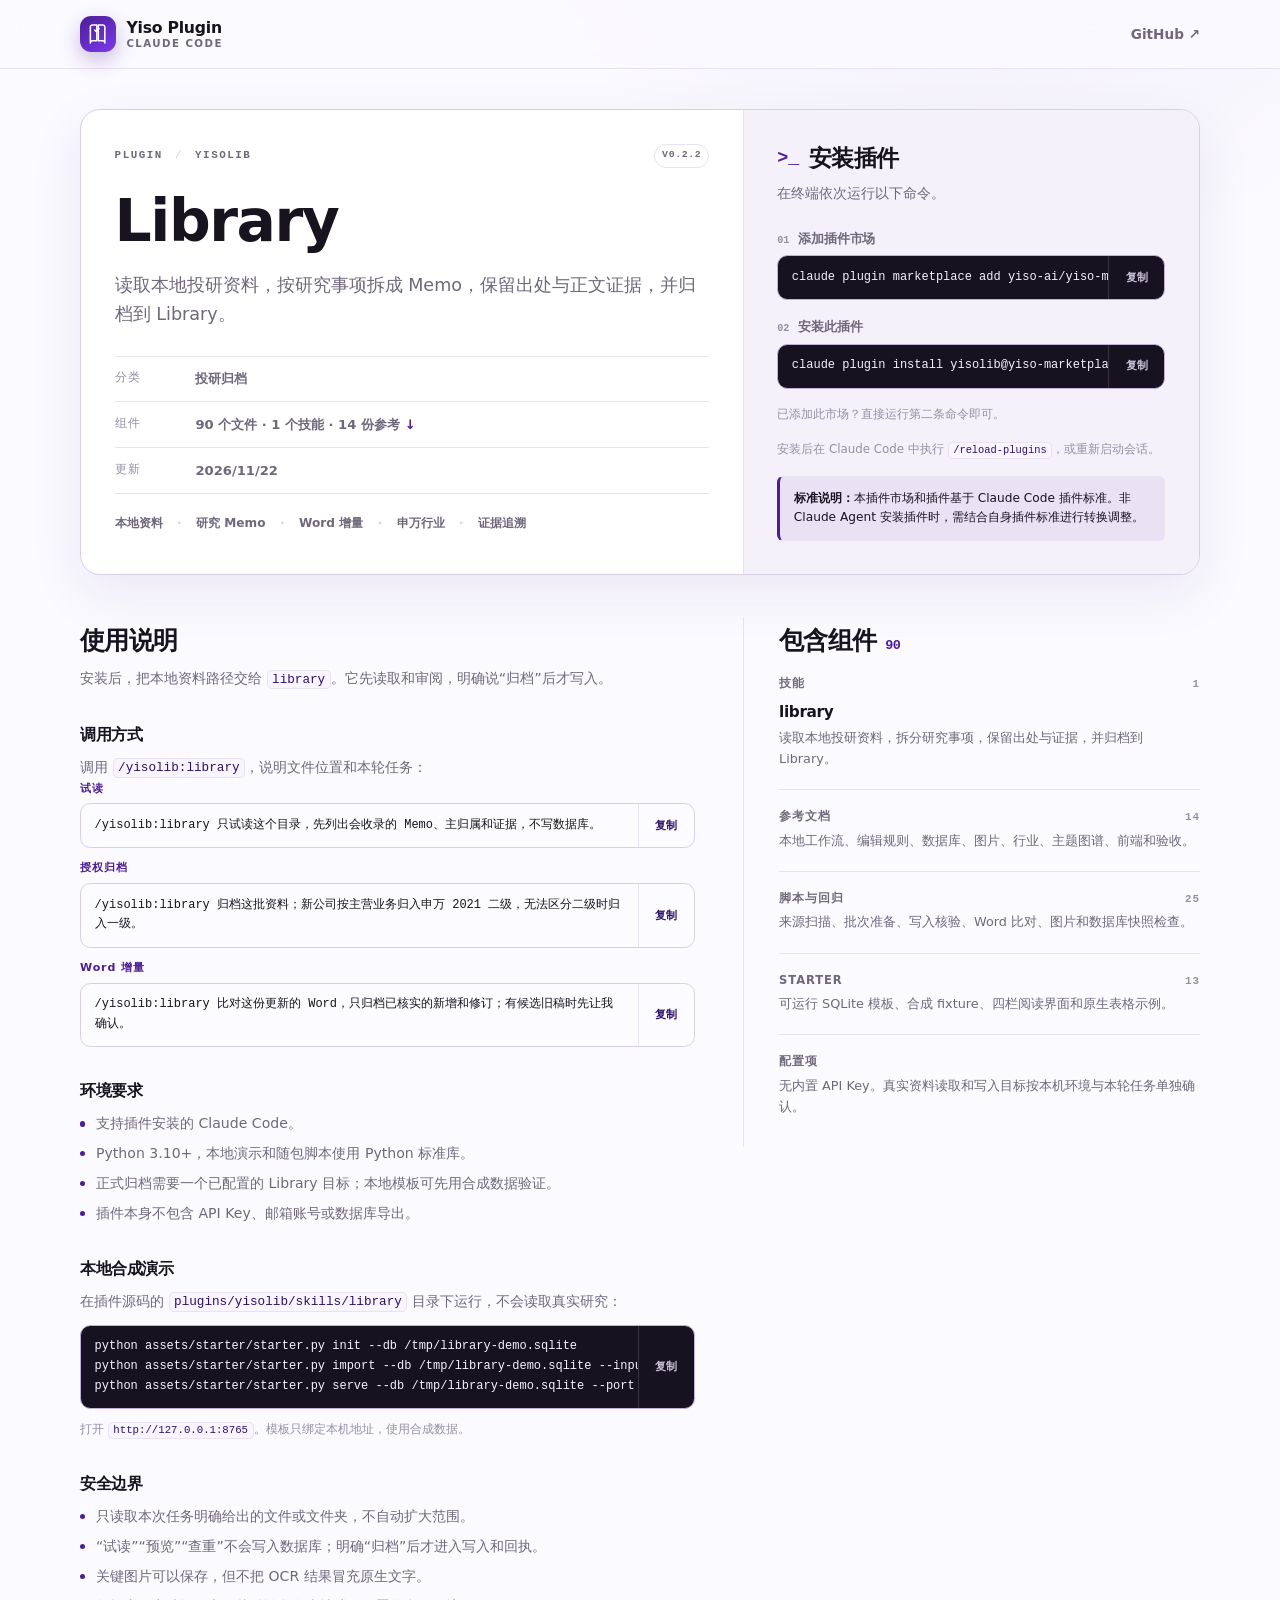
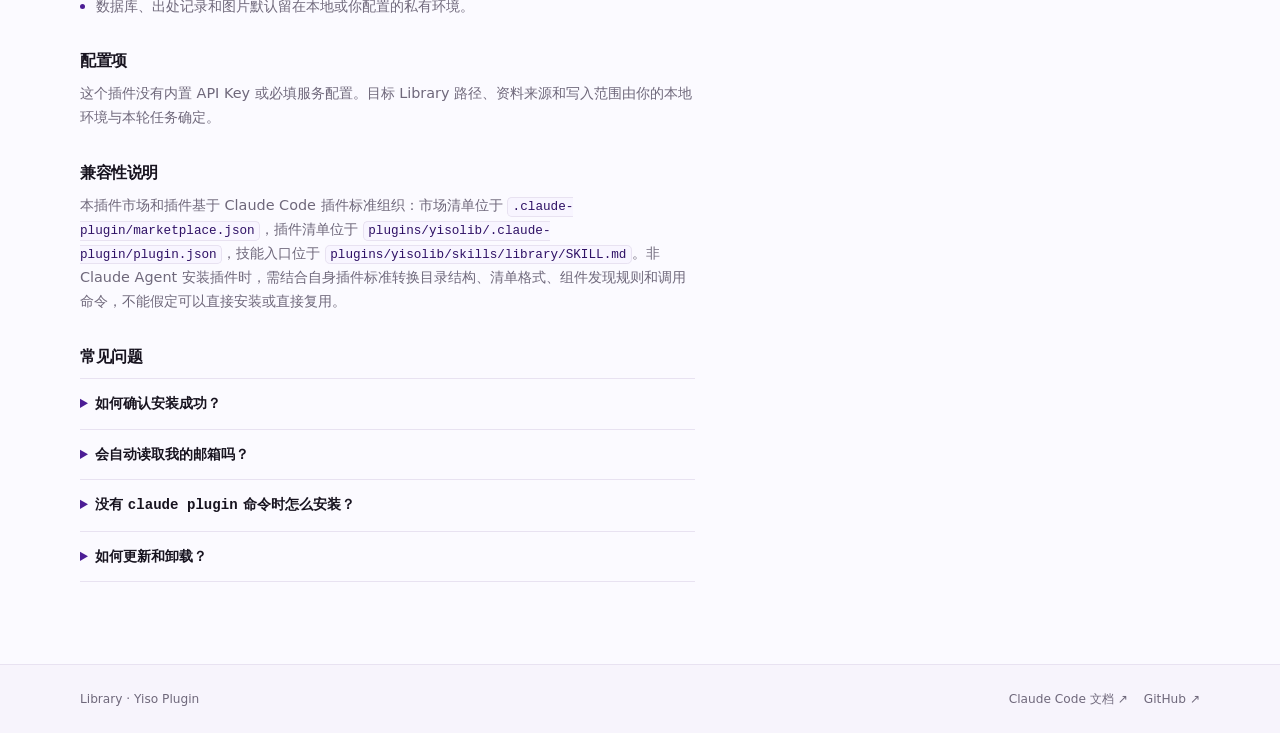
==== site/index.html @ 6e4d58cc "chore: pin plugin version to 0.1.0" ====
<!doctype html>
<html lang="zh-CN">
  <head>
    <meta charset="UTF-8" />
    <meta name="viewport" content="width=device-width, initial-scale=1.0" />
    <meta
      name="description"
      content="Library 是一个按 Claude Code 插件标准打包的插件：读取本地投研资料，拆分研究事项，保留出处与证据，并归档到 Library。非 Claude Agent 安装时需按自身插件标准转换调整。"
    />
    <meta
      name="plugin-standard"
      content="Claude Code plugin standard; non-Claude agents must adapt directory layout, manifests, and invocation"
    />
    <title>Library · Claude Code 插件安装</title>
    <link rel="canonical" href="https://yiso.asia/" />
    <link rel="stylesheet" href="./style.css" />
  </head>
  <body>
    <a class="skip-link" href="#main">跳到主要内容</a>

    <header class="site-header">
      <div class="container header-inner">
        <a class="brand" href="./" aria-label="Yiso Plugin 首页">
          <span class="brand-mark" aria-hidden="true">
            <svg viewBox="0 0 24 24" fill="none">
              <path d="M4.5 5.25A2.25 2.25 0 0 1 6.75 3h4.5v16.5h-4.5a2.25 2.25 0 0 0-2.25 2.25V5.25Z" stroke="currentColor" stroke-width="1.6" stroke-linejoin="round" />
              <path d="M19.5 5.25A2.25 2.25 0 0 0 17.25 3h-4.5v16.5h4.5a2.25 2.25 0 0 1 2.25 2.25V5.25Z" stroke="currentColor" stroke-width="1.6" stroke-linejoin="round" />
              <path d="m9 8.25 1.5 1.5 3-3" stroke="currentColor" stroke-width="1.5" stroke-linecap="round" stroke-linejoin="round" />
            </svg>
          </span>
          <span class="brand-text">
            <strong>Yiso Plugin</strong>
            <small>Claude Code</small>
          </span>
        </a>
        <nav aria-label="站点导航">
          <a class="header-link" data-repo-link href="https://github.com/yiso-ai/yiso-marketplace" target="_blank" rel="noopener noreferrer">GitHub ↗</a>
        </nav>
      </div>
    </header>

    <main id="main" class="container plugin-page">
      <section class="plugin-hero" aria-label="插件概览与安装">
        <div class="plugin-identity">
          <p class="plugin-meta">
            <span>PLUGIN <b>/</b> YISOLIB</span>
            <span class="version">v0.2.2</span>
          </p>
          <h1>Library</h1>
          <p class="plugin-summary">
            读取本地投研资料，按研究事项拆成 Memo，保留出处与正文证据，并归档到 Library。
          </p>
          <dl class="plugin-spec">
            <div>
              <dt>分类</dt>
              <dd>投研归档</dd>
            </div>
            <div>
              <dt>组件</dt>
              <dd><a href="#components-heading">90 个文件 · 1 个技能 · 14 份参考 <span>↓</span></a></dd>
            </div>
            <div>
              <dt>更新</dt>
              <dd><time datetime="2026-11-22">2026/11/22</time></dd>
            </div>
          </dl>

          <ul class="keyword-list" aria-label="插件关键词">
            <li>本地资料</li>
            <li>研究 Memo</li>
            <li>Word 增量</li>
            <li>申万行业</li>
            <li>证据追溯</li>
          </ul>
        </div>

        <aside class="plugin-install" aria-labelledby="install-heading">
          <div class="section-title">
            <span class="terminal-icon" aria-hidden="true">&gt;_</span>
            <h2 id="install-heading">安装插件</h2>
          </div>
          <p class="install-note">在终端依次运行以下命令。</p>

          <ol class="install-steps">
            <li>
              <h3><span>01</span>添加插件市场</h3>
              <div class="command">
                <code data-command="install-market">claude plugin marketplace add yiso-ai/yiso-marketplace</code>
                <button type="button" class="copy-button" data-copy aria-label="复制添加插件市场命令">复制</button>
              </div>
            </li>
            <li>
              <h3><span>02</span>安装此插件</h3>
              <div class="command">
                <code data-command="install-plugin">claude plugin install yisolib@yiso-marketplace</code>
                <button type="button" class="copy-button" data-copy aria-label="复制安装插件命令">复制</button>
              </div>
            </li>
          </ol>

          <p class="install-hint">已添加此市场？直接运行第二条命令即可。</p>
          <p class="install-hint">安装后在 Claude Code 中执行 <code>/reload-plugins</code>，或重新启动会话。</p>
          <p class="install-note compat-note"><strong>标准说明：</strong>本插件市场和插件基于 Claude Code 插件标准。非 Claude Agent 安装插件时，需结合自身插件标准进行转换调整。</p>
        </aside>
      </section>

      <div class="plugin-body">
        <div class="plugin-reading">
          <section class="doc-section" id="usage" aria-labelledby="readme-heading">
            <h2 id="readme-heading">使用说明</h2>
            <p class="readme-lead">
              安装后，把本地资料路径交给 <code>library</code>。它先读取和审阅，明确说“归档”后才写入。
            </p>

            <h3>调用方式</h3>
            <p>调用 <code>/yisolib:library</code>，说明文件位置和本轮任务：</p>

            <div class="example-block">
              <span>试读</span>
              <div class="command command-light">
                <code data-command="prompt-draft">/yisolib:library 只试读这个目录，先列出会收录的 Memo、主归属和证据，不写数据库。</code>
                <button type="button" class="copy-button" data-copy>复制</button>
              </div>
            </div>

            <div class="example-block">
              <span>授权归档</span>
              <div class="command command-light">
                <code data-command="prompt-archive">/yisolib:library 归档这批资料；新公司按主营业务归入申万 2021 二级，无法区分二级时归入一级。</code>
                <button type="button" class="copy-button" data-copy>复制</button>
              </div>
            </div>

            <div class="example-block">
              <span>Word 增量</span>
              <div class="command command-light">
                <code data-command="prompt-word">/yisolib:library 比对这份更新的 Word，只归档已核实的新增和修订；有候选旧稿时先让我确认。</code>
                <button type="button" class="copy-button" data-copy>复制</button>
              </div>
            </div>

            <h3>环境要求</h3>
            <ul class="plain-list">
              <li>支持插件安装的 Claude Code。</li>
              <li>Python 3.10+，本地演示和随包脚本使用 Python 标准库。</li>
              <li>正式归档需要一个已配置的 Library 目标；本地模板可先用合成数据验证。</li>
              <li>插件本身不包含 API Key、邮箱账号或数据库导出。</li>
            </ul>

            <h3>本地合成演示</h3>
            <p>在插件源码的 <code>plugins/yisolib/skills/library</code> 目录下运行，不会读取真实研究：</p>
            <div class="command command-block">
              <code data-command="demo">python assets/starter/starter.py init --db /tmp/library-demo.sqlite
python assets/starter/starter.py import --db /tmp/library-demo.sqlite --input assets/starter/fixture.json
python assets/starter/starter.py serve --db /tmp/library-demo.sqlite --port 8765</code>
              <button type="button" class="copy-button" data-copy>复制</button>
            </div>
            <p class="small-note">打开 <code>http://127.0.0.1:8765</code>。模板只绑定本机地址，使用合成数据。</p>

            <h3>安全边界</h3>
            <ul class="plain-list">
              <li>只读取本次任务明确给出的文件或文件夹，不自动扩大范围。</li>
              <li>“试读”“预览”“查重”不会写入数据库；明确“归档”后才进入写入和回执。</li>
              <li>关键图片可以保存，但不把 OCR 结果冒充原生文字。</li>
              <li>数据库、出处记录和图片默认留在本地或你配置的私有环境。</li>
            </ul>

            <h3>配置项</h3>
            <p>这个插件没有内置 API Key 或必填服务配置。目标 Library 路径、资料来源和写入范围由你的本地环境与本轮任务确定。</p>

            <h3>兼容性说明</h3>
            <p>本插件市场和插件基于 Claude Code 插件标准组织：市场清单位于 <code>.claude-plugin/marketplace.json</code>，插件清单位于 <code>plugins/yisolib/.claude-plugin/plugin.json</code>，技能入口位于 <code>plugins/yisolib/skills/library/SKILL.md</code>。非 Claude Agent 安装插件时，需结合自身插件标准转换目录结构、清单格式、组件发现规则和调用命令，不能假定可以直接安装或直接复用。</p>

            <h3>常见问题</h3>
            <div class="faq-list">
              <details>
                <summary>如何确认安装成功？</summary>
                <p>启动 <code>claude</code>，输入 <code>/yisolib:library 试读我指定的目录</code>。能进入读取和审阅流程即表示加载成功。</p>
              </details>
              <details>
                <summary>会自动读取我的邮箱吗？</summary>
                <p>不会。Library 只处理你给出的本地路径。邮箱或云端来源需要由你的原生连接器单独读取，再作为明确输入交给 Library。</p>
              </details>
              <details>
                <summary>没有 <code>claude plugin</code> 命令时怎么安装？</summary>
                <p>可以下载仓库，只复制其中的 <code>plugins/yisolib/skills/library</code>。此方式下直接调用 <code>/library</code>。</p>
                <div class="command command-light">
                  <code data-command="install-tarball">tmp="$(mktemp -d)"
curl -fsSL https://github.com/yiso-ai/yiso-marketplace/archive/refs/heads/main.tar.gz | tar -xz -C "$tmp" --strip-components=1
mkdir -p ~/.claude/skills
cp -R "$tmp/plugins/yisolib/skills/library" ~/.claude/skills/</code>
                  <button type="button" class="copy-button" data-copy>复制</button>
                </div>
              </details>
              <details>
                <summary>如何更新和卸载？</summary>
                <div class="command command-light">
                  <code data-command="update">claude plugin marketplace update
claude plugin update yisolib</code>
                  <button type="button" class="copy-button" data-copy>复制</button>
                </div>
                <div class="command command-light">
                  <code data-command="uninstall">claude plugin uninstall yisolib</code>
                  <button type="button" class="copy-button" data-copy>复制</button>
                </div>
              </details>
            </div>
          </section>
        </div>

        <aside class="plugin-components" aria-labelledby="components-heading">
          <h2 id="components-heading">包含组件 <span>90</span></h2>

          <section class="component-group">
            <h3>技能 <span>1</span></h3>
            <article class="component-item">
              <h4>library</h4>
              <p>读取本地投研资料，拆分研究事项，保留出处与证据，并归档到 Library。</p>
            </article>
          </section>

          <section class="component-group">
            <h3>参考文档 <span>14</span></h3>
            <p>本地工作流、编辑规则、数据库、图片、行业、主题图谱、前端和验收。</p>
          </section>

          <section class="component-group">
            <h3>脚本与回归 <span>25</span></h3>
            <p>来源扫描、批次准备、写入核验、Word 比对、图片和数据库快照检查。</p>
          </section>

          <section class="component-group">
            <h3>Starter <span>13</span></h3>
            <p>可运行 SQLite 模板、合成 fixture、四栏阅读界面和原生表格示例。</p>
          </section>

          <section class="component-group">
            <h3>配置项</h3>
            <p>无内置 API Key。真实资料读取和写入目标按本机环境与本轮任务单独确认。</p>
          </section>
        </aside>
      </div>
    </main>

    <footer class="site-footer">
      <div class="container footer-inner">
        <span>Library · Yiso Plugin</span>
        <div class="footer-links">
          <a href="https://code.claude.com/docs/en/quickstart" target="_blank" rel="noopener noreferrer">Claude Code 文档 ↗</a>
          <a data-repo-link href="https://github.com/yiso-ai/yiso-marketplace" target="_blank" rel="noopener noreferrer">GitHub ↗</a>
        </div>
      </div>
    </footer>

    <div id="toast" class="toast" role="status" aria-live="polite" aria-atomic="true"></div>
    <script src="./app.js" defer></script>
  </body>
</html>
---- site/style.css ----
:root {
  color-scheme: light dark;
  --bg: #fbfaff;
  --bg-soft: #f5f1fb;
  --surface: #ffffff;
  --surface-raised: #fcfbff;
  --text: #17131f;
  --muted: #6f687b;
  --dim: #968fa3;
  --line: #e8e2f1;
  --line-strong: #d8cfe7;
  --accent: #4c1d95;
  --accent-strong: #2e1065;
  --accent-bright: #7c3aed;
  --accent-soft: #f0e9ff;
  --accent-faint: #f8f5ff;
  --code-bg: #17121f;
  --code-text: #f6f2ff;
  --shadow: 0 18px 54px rgba(46, 16, 101, 0.08);
  --shadow-soft: 0 10px 30px rgba(46, 16, 101, 0.05);
  --radius-lg: 20px;
  --radius-md: 14px;
  --radius-sm: 10px;
  --container: 1120px;
  --mono: ui-monospace, SFMono-Regular, Menlo, Monaco, Consolas, "Liberation Mono", monospace;
}

@media (prefers-color-scheme: dark) {
  :root {
    --bg: #0c0a10;
    --bg-soft: #141119;
    --surface: #17141d;
    --surface-raised: #1c1823;
    --text: #f5f2f8;
    --muted: #aaa3b6;
    --dim: #7d7588;
    --line: #2d2736;
    --line-strong: #41384d;
    --accent: #a78bfa;
    --accent-strong: #ded2ff;
    --accent-bright: #c4b5fd;
    --accent-soft: #2b2240;
    --accent-faint: #201a2c;
    --code-bg: #110e16;
    --code-text: #f6f2ff;
    --shadow: 0 18px 54px rgba(0, 0, 0, 0.35);
    --shadow-soft: 0 10px 30px rgba(0, 0, 0, 0.2);
  }
}

* {
  box-sizing: border-box;
}

html {
  scroll-behavior: smooth;
}

body {
  margin: 0;
  background:
    radial-gradient(circle at 78% -10%, color-mix(in srgb, var(--accent) 8%, transparent), transparent 32rem),
    var(--bg);
  color: var(--text);
  font-family: ui-sans-serif, system-ui, -apple-system, BlinkMacSystemFont, "Segoe UI", "PingFang SC", "Microsoft YaHei", sans-serif;
  line-height: 1.65;
  -webkit-font-smoothing: antialiased;
}

a {
  color: var(--accent-strong);
  text-decoration-thickness: 1px;
  text-underline-offset: 0.18em;
}

code,
pre {
  font-family: var(--mono);
}

.container {
  width: min(calc(100% - 2rem), var(--container));
  margin-inline: auto;
}

.skip-link {
  position: absolute;
  top: -4rem;
  left: 1rem;
  z-index: 50;
  padding: 0.6rem 0.9rem;
  border-radius: 0.5rem;
  background: var(--text);
  color: var(--bg);
}

.skip-link:focus {
  top: 1rem;
}

.site-header {
  position: sticky;
  top: 0;
  z-index: 20;
  border-bottom: 1px solid var(--line);
  background: color-mix(in srgb, var(--bg) 86%, transparent);
  backdrop-filter: blur(18px);
}

.header-inner {
  display: flex;
  align-items: center;
  justify-content: space-between;
  min-height: 4.25rem;
  gap: 1rem;
}

.brand {
  display: inline-flex;
  align-items: center;
  gap: 0.65rem;
  color: var(--text);
  text-decoration: none;
}

.brand-mark {
  display: grid;
  width: 2.25rem;
  height: 2.25rem;
  place-items: center;
  border-radius: 0.7rem;
  background: linear-gradient(145deg, var(--accent), var(--accent-bright));
  color: #fff;
  box-shadow: 0 8px 20px color-mix(in srgb, var(--accent) 28%, transparent);
}

.brand-mark svg {
  width: 1.45rem;
  height: 1.45rem;
}

.brand-text {
  display: grid;
  line-height: 1.12;
}

.brand-text strong {
  font-size: 0.98rem;
  letter-spacing: -0.015em;
}

.brand-text small {
  margin-top: 0.12rem;
  color: var(--muted);
  font-size: 0.64rem;
  font-weight: 700;
  letter-spacing: 0.14em;
  text-transform: uppercase;
}

.header-link {
  color: var(--muted);
  font-size: 0.85rem;
  font-weight: 650;
  text-decoration: none;
}

.header-link:hover {
  color: var(--accent);
}

.plugin-page {
  padding-block: 2.5rem 4.5rem;
}

.plugin-hero {
  display: grid;
  grid-template-columns: minmax(0, 1.45fr) minmax(22rem, 1fr);
  overflow: hidden;
  border: 1px solid var(--line-strong);
  border-radius: var(--radius-lg);
  background: var(--surface);
  box-shadow: var(--shadow);
}

.plugin-identity {
  min-width: 0;
  padding: 2.1rem;
}

.plugin-meta {
  display: flex;
  align-items: center;
  justify-content: space-between;
  gap: 1rem;
  margin: 0 0 1.15rem;
  color: var(--muted);
  font-family: var(--mono);
  font-size: 0.68rem;
  font-weight: 750;
  letter-spacing: 0.14em;
  text-transform: uppercase;
}

.plugin-meta b {
  margin-inline: 0.25rem;
  color: var(--line-strong);
  font-weight: 400;
}

.version {
  padding: 0.18rem 0.42rem;
  border: 1px solid var(--line);
  border-radius: 999px;
  color: var(--muted);
  font-size: 0.62rem;
  letter-spacing: 0.06em;
}

h1,
h2,
h3,
h4 {
  margin: 0;
  line-height: 1.2;
  letter-spacing: -0.025em;
}

h1 {
  font-size: clamp(2.35rem, 4.8vw, 3.65rem);
  font-weight: 830;
}

.plugin-summary {
  max-width: 42rem;
  margin: 0.95rem 0 0;
  color: var(--muted);
  font-size: clamp(0.98rem, 1.5vw, 1.1rem);
}

.plugin-spec {
  margin: 1.65rem 0 0;
  border-top: 1px solid var(--line);
}

.plugin-spec > div {
  display: grid;
  grid-template-columns: 4.25rem minmax(0, 1fr);
  gap: 0.8rem;
  padding: 0.72rem 0;
  border-bottom: 1px solid var(--line);
}

.plugin-spec dt {
  color: var(--dim);
  font-size: 0.72rem;
  letter-spacing: 0.08em;
}

.plugin-spec dd {
  margin: 0;
  color: var(--muted);
  font-size: 0.82rem;
  font-weight: 600;
}

.plugin-spec a {
  color: inherit;
  text-decoration: none;
}

.plugin-spec a:hover {
  color: var(--accent);
}

.plugin-spec a span {
  color: var(--accent);
}

.keyword-list {
  display: flex;
  flex-wrap: wrap;
  gap: 0.35rem 0.9rem;
  margin: 1.2rem 0 0;
  padding: 0;
  list-style: none;
}

.keyword-list li {
  color: var(--muted);
  font-size: 0.76rem;
  font-weight: 620;
}

.keyword-list li + li::before {
  margin-right: 0.9rem;
  color: var(--line-strong);
  content: "·";
}

.plugin-install {
  min-width: 0;
  padding: 2.1rem;
  border-left: 1px solid var(--line);
  background: var(--bg-soft);
}

.section-title {
  display: flex;
  align-items: center;
  gap: 0.6rem;
}

.section-title h2 {
  font-size: 1.42rem;
}

.terminal-icon {
  color: var(--accent);
  font-family: var(--mono);
  font-size: 1.15rem;
  font-weight: 800;
}

.install-note {
  margin: 0.5rem 0 0;
  color: var(--muted);
  font-size: 0.85rem;
}

.compat-note {
  margin-top: 1rem;
  padding: 0.75rem 0.85rem;
  border: 1px solid var(--line);
  border-left: 3px solid var(--accent);
  border-radius: 0.4rem;
  background: color-mix(in srgb, var(--accent) 7%, transparent);
  color: var(--text);
  font-size: 0.76rem;
  line-height: 1.6;
}

.install-steps {
  display: grid;
  gap: 1.2rem;
  margin: 1.65rem 0 0;
  padding: 0;
  list-style: none;
}

.install-steps h3 {
  display: flex;
  align-items: baseline;
  gap: 0.55rem;
  margin-bottom: 0.55rem;
  color: var(--muted);
  font-size: 0.82rem;
  font-weight: 650;
  letter-spacing: -0.01em;
}

.install-steps h3 span {
  color: var(--dim);
  font-family: var(--mono);
  font-size: 0.64rem;
  font-weight: 800;
}

.command {
  display: grid;
  grid-template-columns: minmax(0, 1fr) auto;
  overflow: hidden;
  border: 1px solid color-mix(in srgb, var(--accent) 25%, var(--line));
  border-radius: 0.65rem;
  background: var(--code-bg);
}

.command code {
  min-width: 0;
  padding: 0.72rem 0.85rem;
  overflow-x: auto;
  color: var(--code-text);
  font-size: 0.75rem;
  line-height: 1.65;
  white-space: pre;
  scrollbar-width: thin;
}

.command-light {
  border-color: var(--line-strong);
  background: var(--surface-raised);
}

.command-light code {
  color: var(--text);
}

.copy-button {
  min-width: 3.5rem;
  padding: 0 0.62rem;
  border: 0;
  border-left: 1px solid rgba(255, 255, 255, 0.14);
  background: transparent;
  color: #c9c2d7;
  font: inherit;
  font-size: 0.67rem;
  font-weight: 700;
  cursor: pointer;
}

.copy-button:hover {
  background: rgba(255, 255, 255, 0.08);
  color: #fff;
}

.command-light .copy-button {
  border-left-color: var(--line);
  color: var(--accent-strong);
}

.command-light .copy-button:hover {
  background: var(--accent-soft);
}

.install-hint {
  margin: 1rem 0 0;
  color: var(--dim);
  font-size: 0.74rem;
}

.install-hint code,
.readme-lead code,
.doc-section p code,
.plain-list code,
.small-note code {
  padding: 0.08rem 0.28rem;
  border: 1px solid var(--line);
  border-radius: 0.3rem;
  background: var(--accent-faint);
  color: var(--accent-strong);
  font-size: 0.88em;
}

.plugin-body {
  display: grid;
  grid-template-columns: minmax(0, 1.45fr) minmax(22rem, 1fr);
  align-items: start;
  margin-top: 2.6rem;
}

.plugin-reading {
  min-width: 0;
  padding: 0.6rem 3rem 0.6rem 0;
}

.doc-section h2,
.plugin-components > h2 {
  font-size: 1.58rem;
}

.readme-lead {
  max-width: 43rem;
  margin: 0.55rem 0 0;
  color: var(--muted);
}

.doc-section h3 {
  margin: 2.1rem 0 0.7rem;
  font-size: 1.03rem;
}

.doc-section > p {
  max-width: 46rem;
  margin: 0.65rem 0 0;
  color: var(--muted);
  font-size: 0.9rem;
}

.example-block + .example-block {
  margin-top: 0.7rem;
}

.example-block > span {
  display: block;
  margin-bottom: 0.35rem;
  color: var(--accent);
  font-size: 0.69rem;
  font-weight: 800;
  letter-spacing: 0.08em;
}

.example-block .command code {
  white-space: pre-wrap;
  overflow-wrap: anywhere;
}

.command-block {
  margin-top: 0.7rem;
}

.command-block code {
  white-space: pre;
}

.small-note {
  margin-top: 0.65rem !important;
  color: var(--dim) !important;
  font-size: 0.76rem !important;
}

.plain-list {
  display: grid;
  gap: 0.42rem;
  max-width: 46rem;
  margin: 0;
  padding: 0;
  list-style: none;
}

.plain-list li {
  position: relative;
  padding-left: 1rem;
  color: var(--muted);
  font-size: 0.88rem;
}

.plain-list li::before {
  position: absolute;
  left: 0;
  top: 0.65em;
  width: 0.34rem;
  height: 0.34rem;
  border-radius: 50%;
  background: var(--accent);
  content: "";
}

.faq-list {
  border-top: 1px solid var(--line);
}

.faq-list details {
  border-bottom: 1px solid var(--line);
}

.faq-list summary {
  padding: 0.82rem 0;
  color: var(--text);
  font-size: 0.88rem;
  font-weight: 650;
  cursor: pointer;
}

.faq-list summary::marker {
  color: var(--accent);
}

.faq-list details > p {
  max-width: 46rem;
  margin: 0 0 0.8rem;
  color: var(--muted);
  font-size: 0.86rem;
}

.faq-list details > .command {
  max-width: 46rem;
  margin-bottom: 0.75rem;
}

.plugin-components {
  min-width: 0;
  padding: 0.6rem 0 0.6rem 2.2rem;
  border-left: 1px solid var(--line);
}

.plugin-components > h2 {
  display: flex;
  align-items: baseline;
  gap: 0.55rem;
}

.plugin-components > h2 span {
  color: var(--accent);
  font-family: var(--mono);
  font-size: 0.84rem;
  font-weight: 800;
}

.component-group {
  padding: 1.25rem 0;
  border-bottom: 1px solid var(--line);
}

.component-group:last-child {
  border-bottom: 0;
}

.component-group h3 {
  display: flex;
  align-items: baseline;
  justify-content: space-between;
  gap: 0.8rem;
  color: var(--muted);
  font-size: 0.72rem;
  font-weight: 800;
  letter-spacing: 0.08em;
  text-transform: uppercase;
}

.component-group h3 span {
  color: var(--dim);
  font-family: var(--mono);
  font-size: 0.68rem;
}

.component-item {
  margin-top: 0.75rem;
}

.component-item h4 {
  font-size: 0.96rem;
}

.component-item p,
.component-group > p {
  margin: 0.35rem 0 0;
  color: var(--muted);
  font-size: 0.8rem;
}

.site-footer {
  border-top: 1px solid var(--line);
  background: color-mix(in srgb, var(--bg-soft) 60%, transparent);
  padding-block: 1.5rem;
  color: var(--muted);
  font-size: 0.76rem;
}

.footer-inner {
  display: flex;
  align-items: center;
  justify-content: space-between;
  gap: 1rem;
}

.footer-links {
  display: flex;
  flex-wrap: wrap;
  gap: 1rem;
}

.footer-links a {
  color: var(--muted);
  text-decoration: none;
}

.footer-links a:hover {
  color: var(--accent);
}

.toast {
  position: fixed;
  right: 1rem;
  bottom: 1rem;
  z-index: 60;
  max-width: min(22rem, calc(100% - 2rem));
  padding: 0.62rem 0.85rem;
  border: 1px solid color-mix(in srgb, var(--accent) 30%, var(--line));
  border-radius: 0.6rem;
  background: var(--text);
  color: var(--bg);
  font-size: 0.78rem;
  font-weight: 650;
  opacity: 0;
  pointer-events: none;
  transform: translateY(0.45rem);
  transition: opacity 160ms ease, transform 160ms ease;
}

.toast.is-visible {
  opacity: 1;
  transform: translateY(0);
}

button:focus-visible,
a:focus-visible,
summary:focus-visible {
  outline: 3px solid color-mix(in srgb, var(--accent) 50%, transparent);
  outline-offset: 3px;
}

@media (max-width: 900px) {
  .plugin-hero,
  .plugin-body {
    grid-template-columns: 1fr;
  }

  .plugin-install {
    border-top: 1px solid var(--line);
    border-left: 0;
  }

  .plugin-reading {
    padding-right: 0;
  }

  .plugin-components {
    margin-top: 2rem;
    padding-left: 0;
    border-top: 1px solid var(--line);
    border-left: 0;
  }
}

@media (max-width: 620px) {
  .plugin-page {
    padding-block: 1.2rem 3.2rem;
  }

  .plugin-identity,
  .plugin-install {
    padding: 1.25rem;
  }

  .plugin-meta {
    align-items: flex-start;
  }

  .plugin-summary {
    font-size: 0.95rem;
  }

  .plugin-spec > div {
    grid-template-columns: 3.8rem minmax(0, 1fr);
  }

  .command code {
    font-size: 0.7rem;
  }

  .plugin-reading {
    padding-top: 0;
  }

  .plugin-components {
    padding-top: 1.4rem;
  }

  .footer-inner {
    align-items: flex-start;
    flex-direction: column;
  }
}

@media (prefers-reduced-motion: reduce) {
  html {
    scroll-behavior: auto;
  }

  *,
  *::before,
  *::after {
    transition-duration: 0.01ms !important;
  }
}
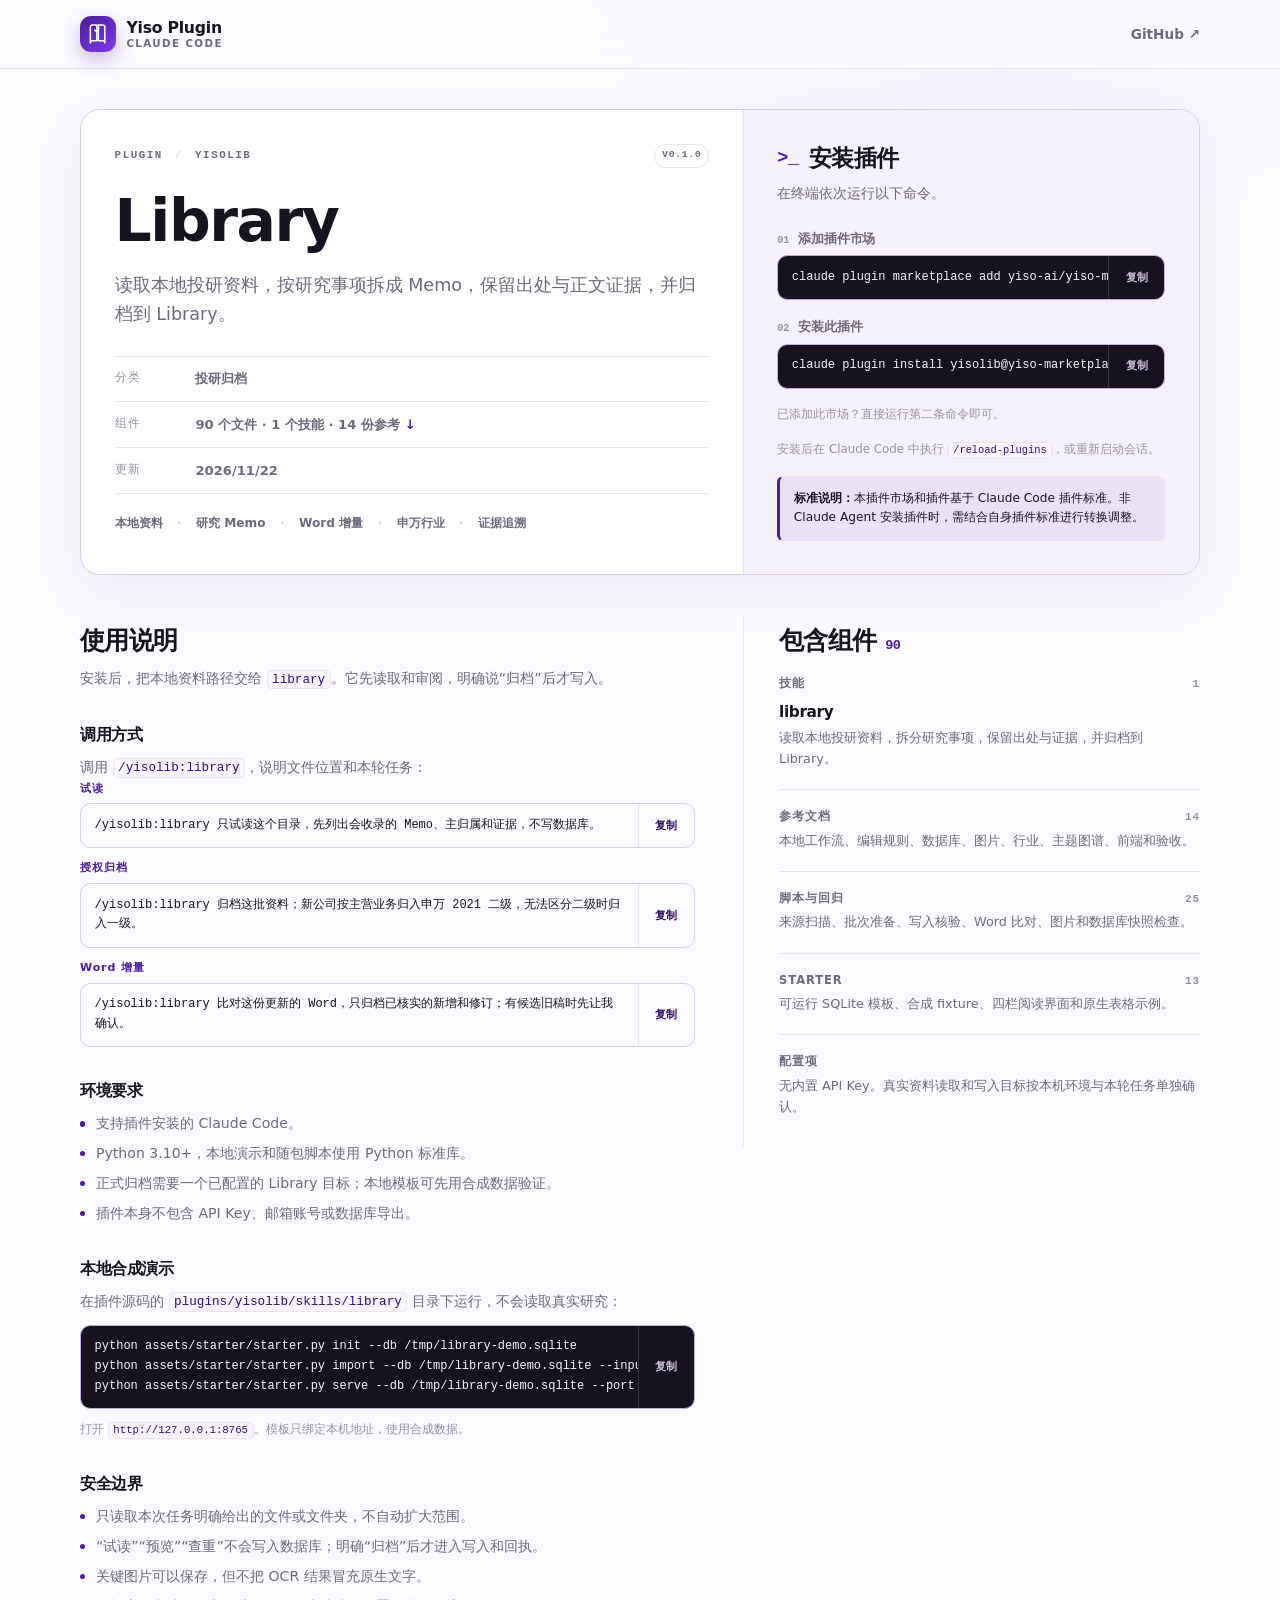
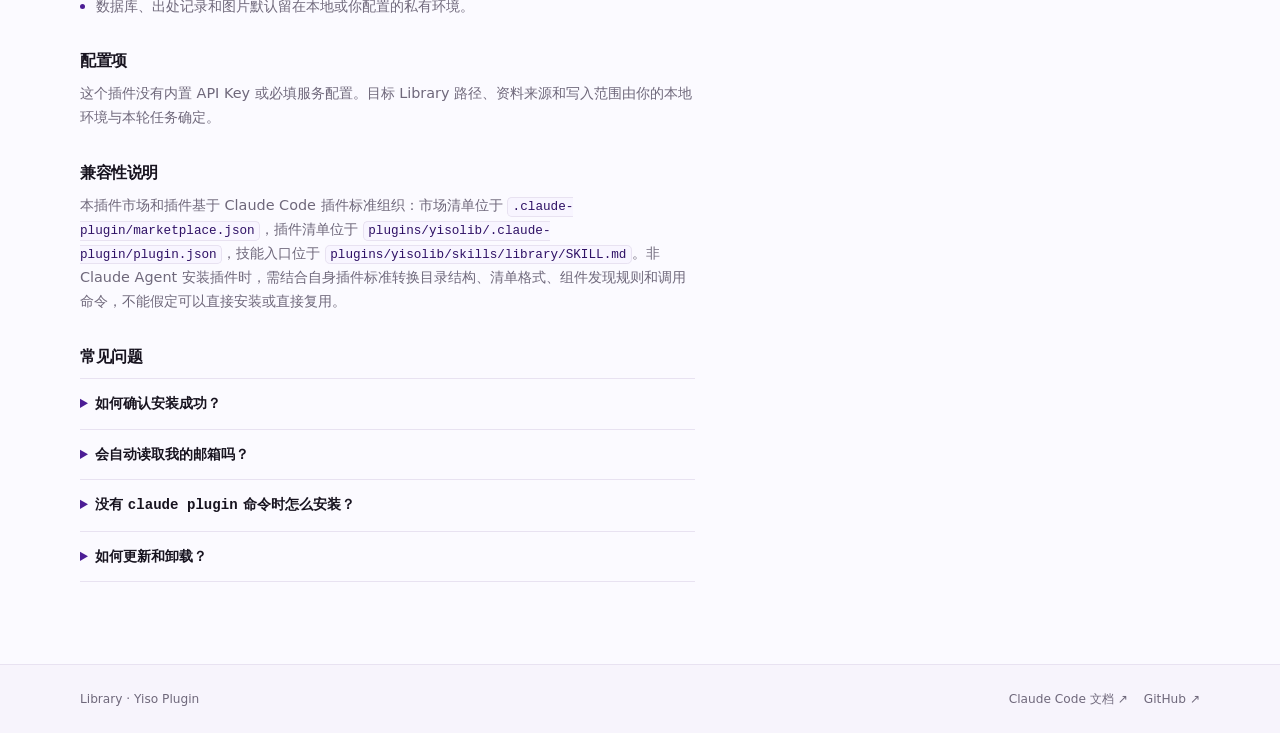
==== commit ab5d8a4d: "refactor: publish static site from GitHub Actions" ====
--- a/site/index.html
+++ b/site/index.html
@@ -44,7 +44,7 @@
         <div class="plugin-identity">
           <p class="plugin-meta">
             <span>PLUGIN <b>/</b> YISOLIB</span>
-            <span class="version">v0.2.2</span>
+            <span class="version">v0.1.0</span>
           </p>
           <h1>Library</h1>
           <p class="plugin-summary">
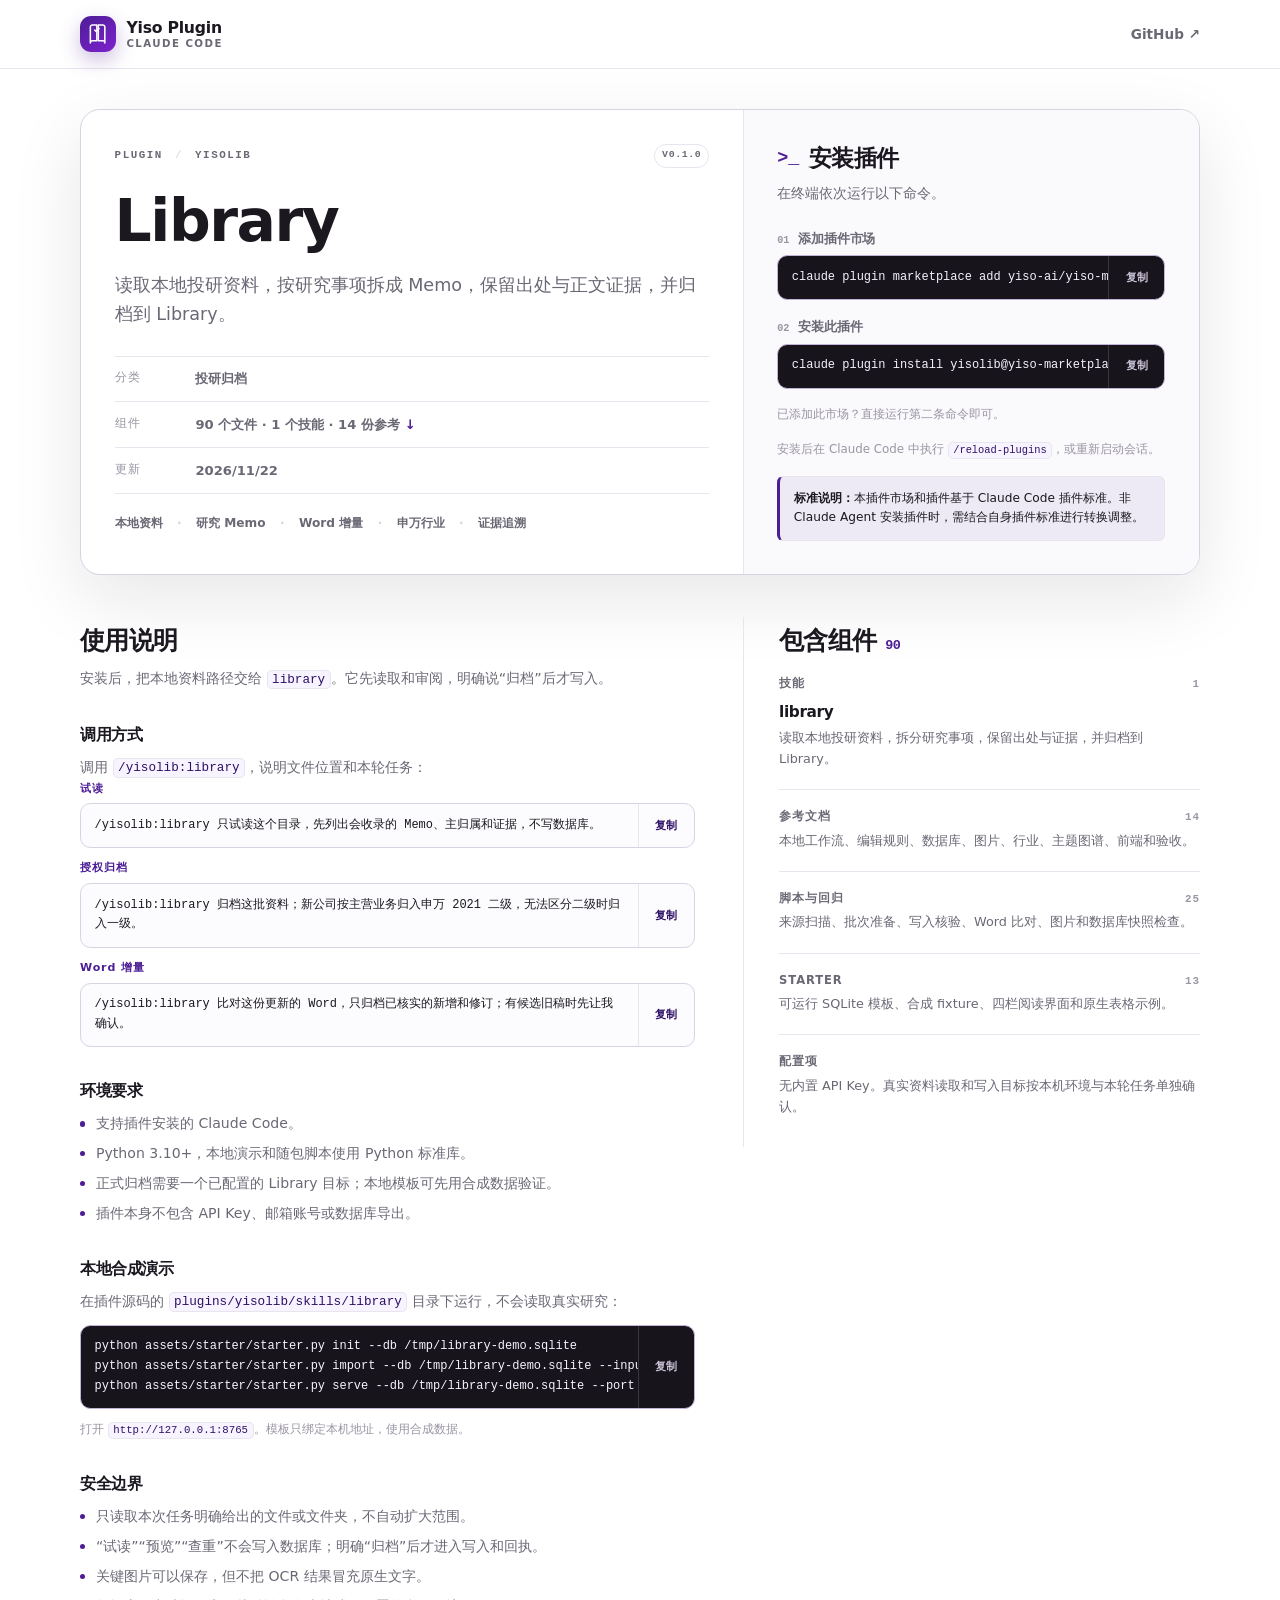
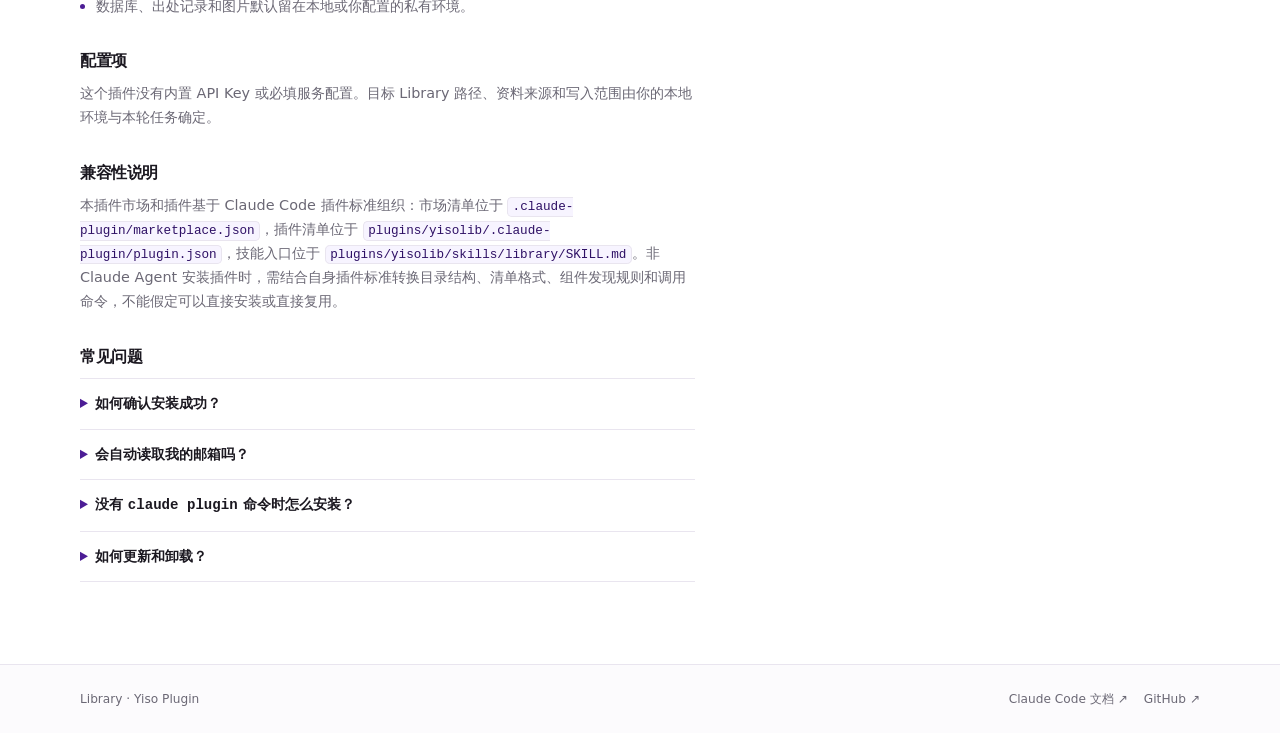
==== commit 5818a264: "fix: bust cached site stylesheet" ====
--- a/site/index.html
+++ b/site/index.html
@@ -13,7 +13,7 @@
     />
     <title>Library · Claude Code 插件安装</title>
     <link rel="canonical" href="https://yiso.asia/" />
-    <link rel="stylesheet" href="./style.css" />
+    <link rel="stylesheet" href="./style.css?v=20261122-white" />
   </head>
   <body>
     <a class="skip-link" href="#main">跳到主要内容</a>
--- a/site/style.css
+++ b/site/style.css
@@ -1,23 +1,23 @@
 :root {
   color-scheme: light dark;
-  --bg: #fbfaff;
-  --bg-soft: #f5f1fb;
+  --bg: #ffffff;
+  --bg-soft: #faf9fc;
   --surface: #ffffff;
-  --surface-raised: #fcfbff;
-  --text: #17131f;
-  --muted: #6f687b;
-  --dim: #968fa3;
-  --line: #e8e2f1;
-  --line-strong: #d8cfe7;
+  --surface-raised: #fcfbfd;
+  --text: #1b1820;
+  --muted: #6b6875;
+  --dim: #9a95a3;
+  --line: #e9e5ef;
+  --line-strong: #d9d2e3;
   --accent: #4c1d95;
   --accent-strong: #2e1065;
-  --accent-bright: #7c3aed;
-  --accent-soft: #f0e9ff;
-  --accent-faint: #f8f5ff;
-  --code-bg: #17121f;
+  --accent-bright: #7e22ce;
+  --accent-soft: #ede9fe;
+  --accent-faint: #f7f4ff;
+  --code-bg: #17141c;
   --code-text: #f6f2ff;
-  --shadow: 0 18px 54px rgba(46, 16, 101, 0.08);
-  --shadow-soft: 0 10px 30px rgba(46, 16, 101, 0.05);
+  --shadow: 0 24px 70px rgba(24, 18, 36, 0.10);
+  --shadow-soft: 0 14px 40px rgba(24, 18, 36, 0.06);
   --radius-lg: 20px;
   --radius-md: 14px;
   --radius-sm: 10px;
@@ -58,9 +58,7 @@
 
 body {
   margin: 0;
-  background:
-    radial-gradient(circle at 78% -10%, color-mix(in srgb, var(--accent) 8%, transparent), transparent 32rem),
-    var(--bg);
+  background: var(--bg);
   color: var(--text);
   font-family: ui-sans-serif, system-ui, -apple-system, BlinkMacSystemFont, "Segoe UI", "PingFang SC", "Microsoft YaHei", sans-serif;
   line-height: 1.65;
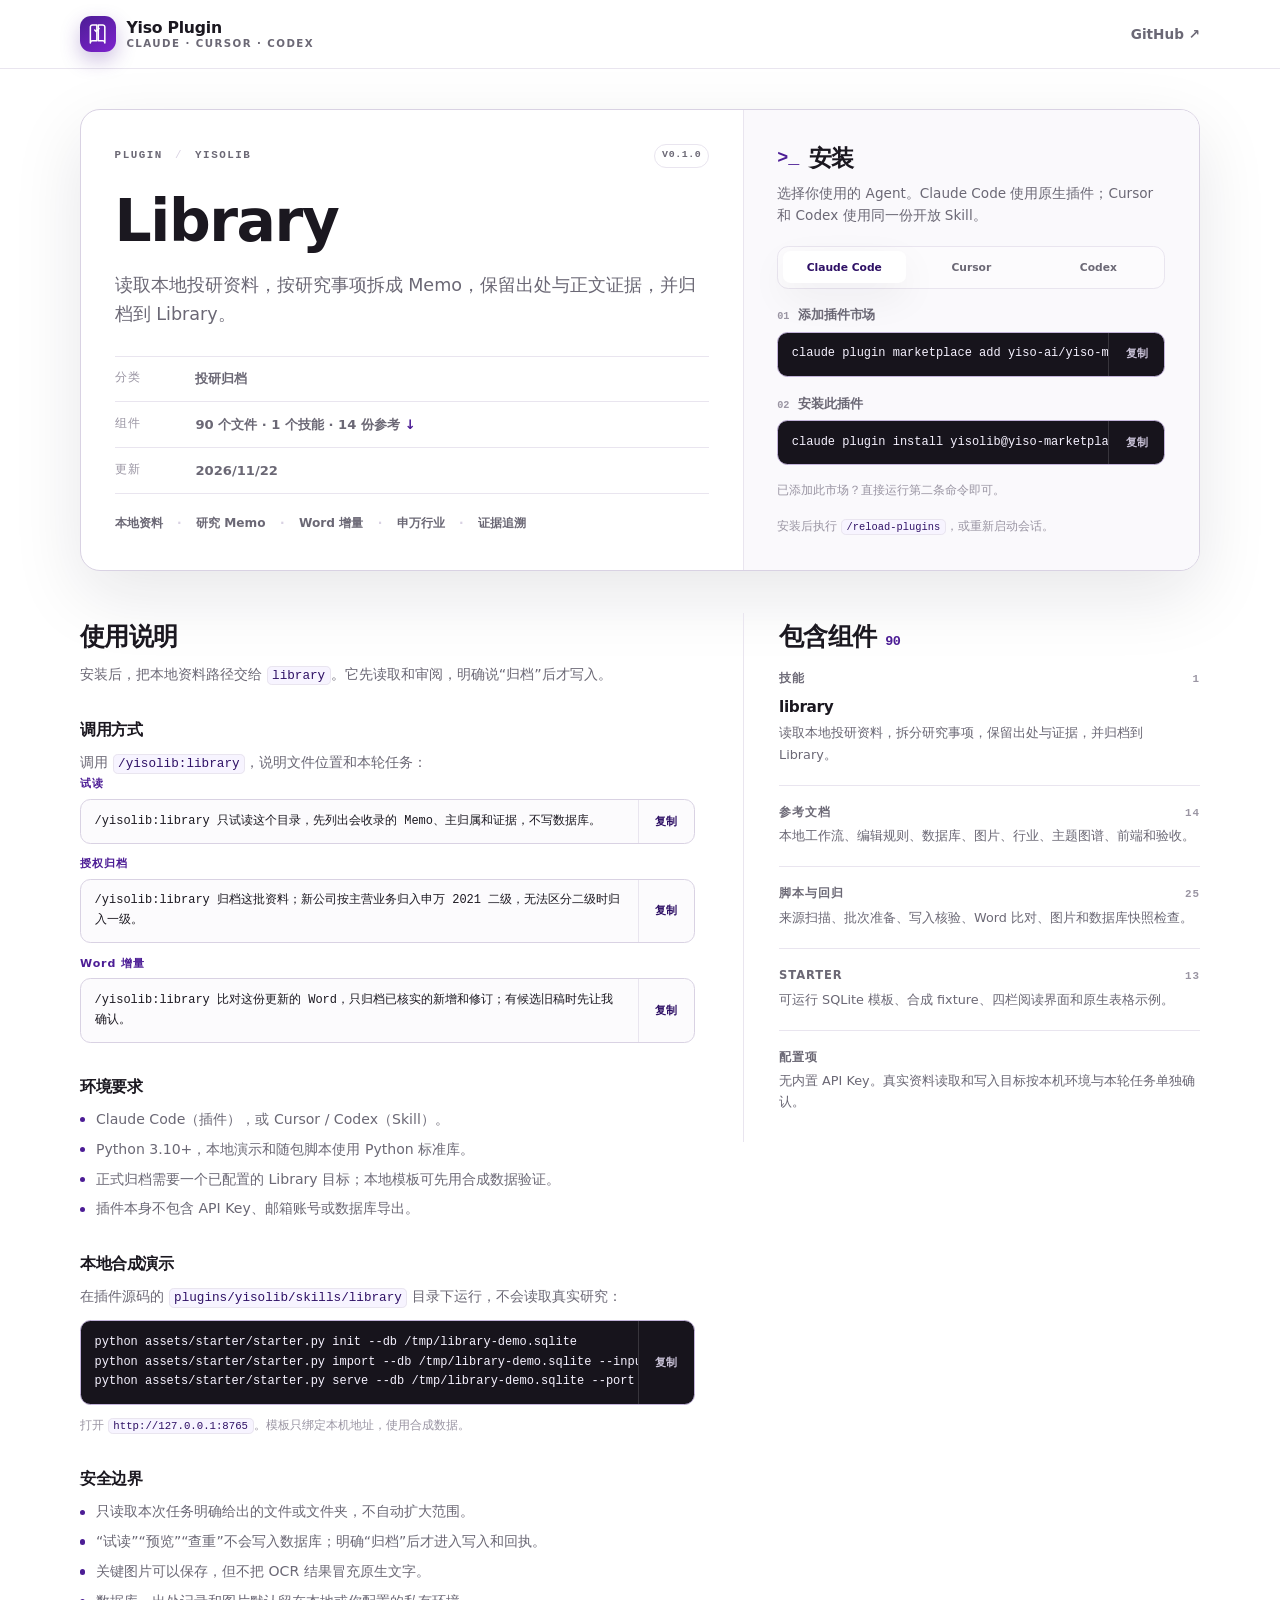
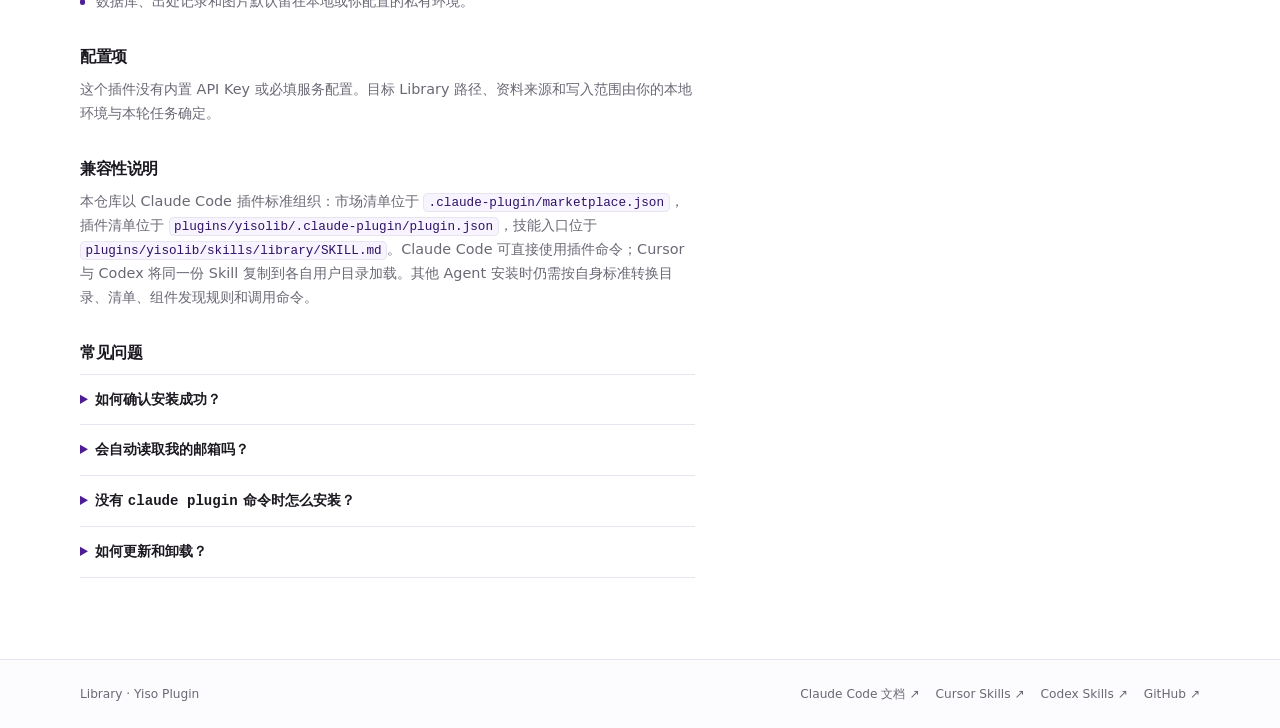
==== commit 5b446f38: "docs: add Cursor and Codex install guides" ====
--- a/site/index.html
+++ b/site/index.html
@@ -5,15 +5,15 @@
     <meta name="viewport" content="width=device-width, initial-scale=1.0" />
     <meta
       name="description"
-      content="Library 是一个按 Claude Code 插件标准打包的插件：读取本地投研资料，拆分研究事项，保留出处与证据，并归档到 Library。非 Claude Agent 安装时需按自身插件标准转换调整。"
+      content="Library 可按 Claude Code 插件安装，也可作为 Cursor 或 Codex Skill 安装：读取本地投研资料，拆分研究事项，保留出处与证据，并归档到 Library。"
     />
     <meta
       name="plugin-standard"
       content="Claude Code plugin standard; non-Claude agents must adapt directory layout, manifests, and invocation"
     />
-    <title>Library · Claude Code 插件安装</title>
+    <title>Library · Claude Code / Cursor / Codex 安装</title>
     <link rel="canonical" href="https://yiso.asia/" />
-    <link rel="stylesheet" href="./style.css?v=20261122-white" />
+    <link rel="stylesheet" href="./style.css?v=20261122-agents-2" />
   </head>
   <body>
     <a class="skip-link" href="#main">跳到主要内容</a>
@@ -30,7 +30,7 @@
           </span>
           <span class="brand-text">
             <strong>Yiso Plugin</strong>
-            <small>Claude Code</small>
+            <small>Claude · Cursor · Codex</small>
           </span>
         </a>
         <nav aria-label="站点导航">
@@ -77,30 +77,90 @@
         <aside class="plugin-install" aria-labelledby="install-heading">
           <div class="section-title">
             <span class="terminal-icon" aria-hidden="true">&gt;_</span>
-            <h2 id="install-heading">安装插件</h2>
-          </div>
-          <p class="install-note">在终端依次运行以下命令。</p>
-
-          <ol class="install-steps">
-            <li>
-              <h3><span>01</span>添加插件市场</h3>
+            <h2 id="install-heading">安装</h2>
+          </div>
+          <p class="install-note">选择你使用的 Agent。Claude Code 使用原生插件；Cursor 和 Codex 使用同一份开放 Skill。</p>
+
+          <div class="agent-tabs" role="tablist" aria-label="选择安装目标">
+            <button type="button" class="agent-tab is-active" id="tab-claude" role="tab" aria-selected="true" aria-controls="panel-claude" data-agent-tab="claude">Claude Code</button>
+            <button type="button" class="agent-tab" id="tab-cursor" role="tab" aria-selected="false" aria-controls="panel-cursor" data-agent-tab="cursor" tabindex="-1">Cursor</button>
+            <button type="button" class="agent-tab" id="tab-codex" role="tab" aria-selected="false" aria-controls="panel-codex" data-agent-tab="codex" tabindex="-1">Codex</button>
+          </div>
+
+          <div class="agent-panel is-active" id="panel-claude" role="tabpanel" aria-labelledby="tab-claude" data-agent-panel="claude">
+            <ol class="install-steps">
+              <li>
+                <h3><span>01</span>添加插件市场</h3>
+                <div class="command">
+                  <code data-command="install-market">claude plugin marketplace add yiso-ai/yiso-marketplace</code>
+                  <button type="button" class="copy-button" data-copy aria-label="复制添加插件市场命令">复制</button>
+                </div>
+              </li>
+              <li>
+                <h3><span>02</span>安装此插件</h3>
+                <div class="command">
+                  <code data-command="install-plugin">claude plugin install yisolib@yiso-marketplace</code>
+                  <button type="button" class="copy-button" data-copy aria-label="复制安装插件命令">复制</button>
+                </div>
+              </li>
+            </ol>
+            <p class="install-hint">已添加此市场？直接运行第二条命令即可。</p>
+            <p class="install-hint">安装后执行 <code>/reload-plugins</code>，或重新启动会话。</p>
+          </div>
+
+          <div class="agent-panel" id="panel-cursor" role="tabpanel" aria-labelledby="tab-cursor" data-agent-panel="cursor" hidden>
+            <p class="agent-note">Cursor 直接加载 <code>SKILL.md</code>。装到用户目录后，在 Agent 对话输入 <code>/library</code>。</p>
+            <ol class="install-steps">
+              <li>
+                <h3><span>01</span>安装 Skill</h3>
+                <div class="command">
+                  <code data-command="install-cursor">tmp="$(mktemp -d)"
+curl -fsSL https://github.com/yiso-ai/yiso-marketplace/archive/refs/heads/main.tar.gz | tar -xz -C "$tmp" --strip-components=1
+mkdir -p ~/.cursor/skills
+cp -R "$tmp/plugins/yisolib/skills/library" ~/.cursor/skills/</code>
+                  <button type="button" class="copy-button" data-copy aria-label="复制 Cursor 安装命令">复制</button>
+                </div>
+              </li>
+              <li>
+                <h3><span>02</span>在 Cursor 中调用</h3>
+                <div class="command">
+                  <code data-command="prompt-cursor">/library 试读我指定的资料目录，先给我看拟归档清单，不要写库。</code>
+                  <button type="button" class="copy-button" data-copy aria-label="复制 Cursor 调用命令">复制</button>
+                </div>
+              </li>
+            </ol>
+            <p class="install-hint">可在 <code>Customize → Skills</code> 中确认 <code>library</code> 已加载。</p>
+          </div>
+
+          <div class="agent-panel" id="panel-codex" role="tabpanel" aria-labelledby="tab-codex" data-agent-panel="codex" hidden>
+            <p class="agent-note">Codex 使用开放 Skill 目录。推荐让内置 <code>$skill-installer</code> 从本仓库安装。</p>
+            <ol class="install-steps">
+              <li>
+                <h3><span>01</span>让 Codex 安装</h3>
+                <div class="command">
+                  <code data-command="install-codex">$skill-installer 从 https://github.com/yiso-ai/yiso-marketplace/tree/main/plugins/yisolib/skills/library 安装 library</code>
+                  <button type="button" class="copy-button" data-copy aria-label="复制 Codex 安装提示">复制</button>
+                </div>
+              </li>
+              <li>
+                <h3><span>02</span>在 Codex 中调用</h3>
+                <div class="command">
+                  <code data-command="prompt-codex">$library 试读我指定的资料目录，先给我看拟归档清单，不要写库。</code>
+                  <button type="button" class="copy-button" data-copy aria-label="复制 Codex 调用命令">复制</button>
+                </div>
+              </li>
+            </ol>
+            <details class="manual-fallback">
+              <summary>手动安装到 <code>~/.codex/skills</code></summary>
               <div class="command">
-                <code data-command="install-market">claude plugin marketplace add yiso-ai/yiso-marketplace</code>
-                <button type="button" class="copy-button" data-copy aria-label="复制添加插件市场命令">复制</button>
+                <code data-command="install-codex-manual">tmp="$(mktemp -d)"
+curl -fsSL https://github.com/yiso-ai/yiso-marketplace/archive/refs/heads/main.tar.gz | tar -xz -C "$tmp" --strip-components=1
+mkdir -p ~/.codex/skills
+cp -R "$tmp/plugins/yisolib/skills/library" ~/.codex/skills/</code>
+                <button type="button" class="copy-button" data-copy>复制</button>
               </div>
-            </li>
-            <li>
-              <h3><span>02</span>安装此插件</h3>
-              <div class="command">
-                <code data-command="install-plugin">claude plugin install yisolib@yiso-marketplace</code>
-                <button type="button" class="copy-button" data-copy aria-label="复制安装插件命令">复制</button>
-              </div>
-            </li>
-          </ol>
-
-          <p class="install-hint">已添加此市场？直接运行第二条命令即可。</p>
-          <p class="install-hint">安装后在 Claude Code 中执行 <code>/reload-plugins</code>，或重新启动会话。</p>
-          <p class="install-note compat-note"><strong>标准说明：</strong>本插件市场和插件基于 Claude Code 插件标准。非 Claude Agent 安装插件时，需结合自身插件标准进行转换调整。</p>
+            </details>
+          </div>
         </aside>
       </section>
 
@@ -141,7 +201,7 @@
 
             <h3>环境要求</h3>
             <ul class="plain-list">
-              <li>支持插件安装的 Claude Code。</li>
+              <li>Claude Code（插件），或 Cursor / Codex（Skill）。</li>
               <li>Python 3.10+，本地演示和随包脚本使用 Python 标准库。</li>
               <li>正式归档需要一个已配置的 Library 目标；本地模板可先用合成数据验证。</li>
               <li>插件本身不包含 API Key、邮箱账号或数据库导出。</li>
@@ -169,13 +229,13 @@
             <p>这个插件没有内置 API Key 或必填服务配置。目标 Library 路径、资料来源和写入范围由你的本地环境与本轮任务确定。</p>
 
             <h3>兼容性说明</h3>
-            <p>本插件市场和插件基于 Claude Code 插件标准组织：市场清单位于 <code>.claude-plugin/marketplace.json</code>，插件清单位于 <code>plugins/yisolib/.claude-plugin/plugin.json</code>，技能入口位于 <code>plugins/yisolib/skills/library/SKILL.md</code>。非 Claude Agent 安装插件时，需结合自身插件标准转换目录结构、清单格式、组件发现规则和调用命令，不能假定可以直接安装或直接复用。</p>
+            <p>本仓库以 Claude Code 插件标准组织：市场清单位于 <code>.claude-plugin/marketplace.json</code>，插件清单位于 <code>plugins/yisolib/.claude-plugin/plugin.json</code>，技能入口位于 <code>plugins/yisolib/skills/library/SKILL.md</code>。Claude Code 可直接使用插件命令；Cursor 与 Codex 将同一份 Skill 复制到各自用户目录加载。其他 Agent 安装时仍需按自身标准转换目录、清单、组件发现规则和调用命令。</p>
 
             <h3>常见问题</h3>
             <div class="faq-list">
               <details>
                 <summary>如何确认安装成功？</summary>
-                <p>启动 <code>claude</code>，输入 <code>/yisolib:library 试读我指定的目录</code>。能进入读取和审阅流程即表示加载成功。</p>
+                <p>Claude Code 输入 <code>/yisolib:library</code>；Cursor 输入 <code>/library</code>；Codex 输入 <code>$library</code>。能进入读取和审阅流程即表示加载成功。</p>
               </details>
               <details>
                 <summary>会自动读取我的邮箱吗？</summary>
@@ -246,13 +306,15 @@
       <div class="container footer-inner">
         <span>Library · Yiso Plugin</span>
         <div class="footer-links">
-          <a href="https://code.claude.com/docs/en/quickstart" target="_blank" rel="noopener noreferrer">Claude Code 文档 ↗</a>
+          <a href="https://code.claude.com/docs/en/plugins" target="_blank" rel="noopener noreferrer">Claude Code 文档 ↗</a>
+          <a href="https://cursor.com/docs/skills" target="_blank" rel="noopener noreferrer">Cursor Skills ↗</a>
+          <a href="https://learn.chatgpt.com/docs/build-skills" target="_blank" rel="noopener noreferrer">Codex Skills ↗</a>
           <a data-repo-link href="https://github.com/yiso-ai/yiso-marketplace" target="_blank" rel="noopener noreferrer">GitHub ↗</a>
         </div>
       </div>
     </footer>
 
     <div id="toast" class="toast" role="status" aria-live="polite" aria-atomic="true"></div>
-    <script src="./app.js" defer></script>
+    <script src="./app.js?v=20261122-agents" defer></script>
   </body>
 </html>
--- a/site/style.css
+++ b/site/style.css
@@ -326,16 +326,79 @@
   font-size: 0.85rem;
 }
 
-.compat-note {
-  margin-top: 1rem;
-  padding: 0.75rem 0.85rem;
+.agent-tabs {
+  display: grid;
+  grid-template-columns: repeat(3, minmax(0, 1fr));
+  gap: 0.25rem;
+  margin-top: 1.2rem;
+  padding: 0.28rem;
   border: 1px solid var(--line);
-  border-left: 3px solid var(--accent);
-  border-radius: 0.4rem;
-  background: color-mix(in srgb, var(--accent) 7%, transparent);
-  color: var(--text);
-  font-size: 0.76rem;
+  border-radius: 0.7rem;
+  background: var(--surface-raised);
+}
+
+.agent-tab {
+  min-height: 2rem;
+  padding: 0.42rem 0.25rem;
+  border: 0;
+  border-radius: 0.46rem;
+  background: transparent;
+  color: var(--muted);
+  font: inherit;
+  font-size: 0.67rem;
+  font-weight: 750;
+  white-space: nowrap;
+  cursor: pointer;
+}
+
+.agent-tab:hover {
+  color: var(--accent);
+}
+
+.agent-tab.is-active {
+  background: var(--surface);
+  color: var(--accent-strong);
+  box-shadow: var(--shadow-soft);
+}
+
+.agent-panel {
+  margin-top: 1.15rem;
+}
+
+.agent-panel[hidden] {
+  display: none;
+}
+
+.agent-panel .install-steps {
+  margin-top: 0;
+}
+
+.agent-note {
+  margin: 0 0 1.05rem;
+  padding: 0.65rem 0.75rem;
+  border-left: 2px solid var(--accent);
+  border-radius: 0 0.4rem 0.4rem 0;
+  background: var(--accent-faint);
+  color: var(--muted);
+  font-size: 0.75rem;
   line-height: 1.6;
+}
+
+.manual-fallback {
+  margin-top: 1.1rem;
+  border-top: 1px solid var(--line);
+  padding-top: 0.9rem;
+}
+
+.manual-fallback summary {
+  color: var(--muted);
+  font-size: 0.73rem;
+  font-weight: 650;
+  cursor: pointer;
+}
+
+.manual-fallback .command {
+  margin-top: 0.65rem;
 }
 
 .install-steps {
@@ -427,6 +490,8 @@
 }
 
 .install-hint code,
+.agent-note code,
+.manual-fallback summary code,
 .readme-lead code,
 .doc-section p code,
 .plain-list code,
@@ -734,6 +799,8 @@
 
   .command code {
     font-size: 0.7rem;
+    white-space: pre-wrap;
+    overflow-wrap: anywhere;
   }
 
   .plugin-reading {
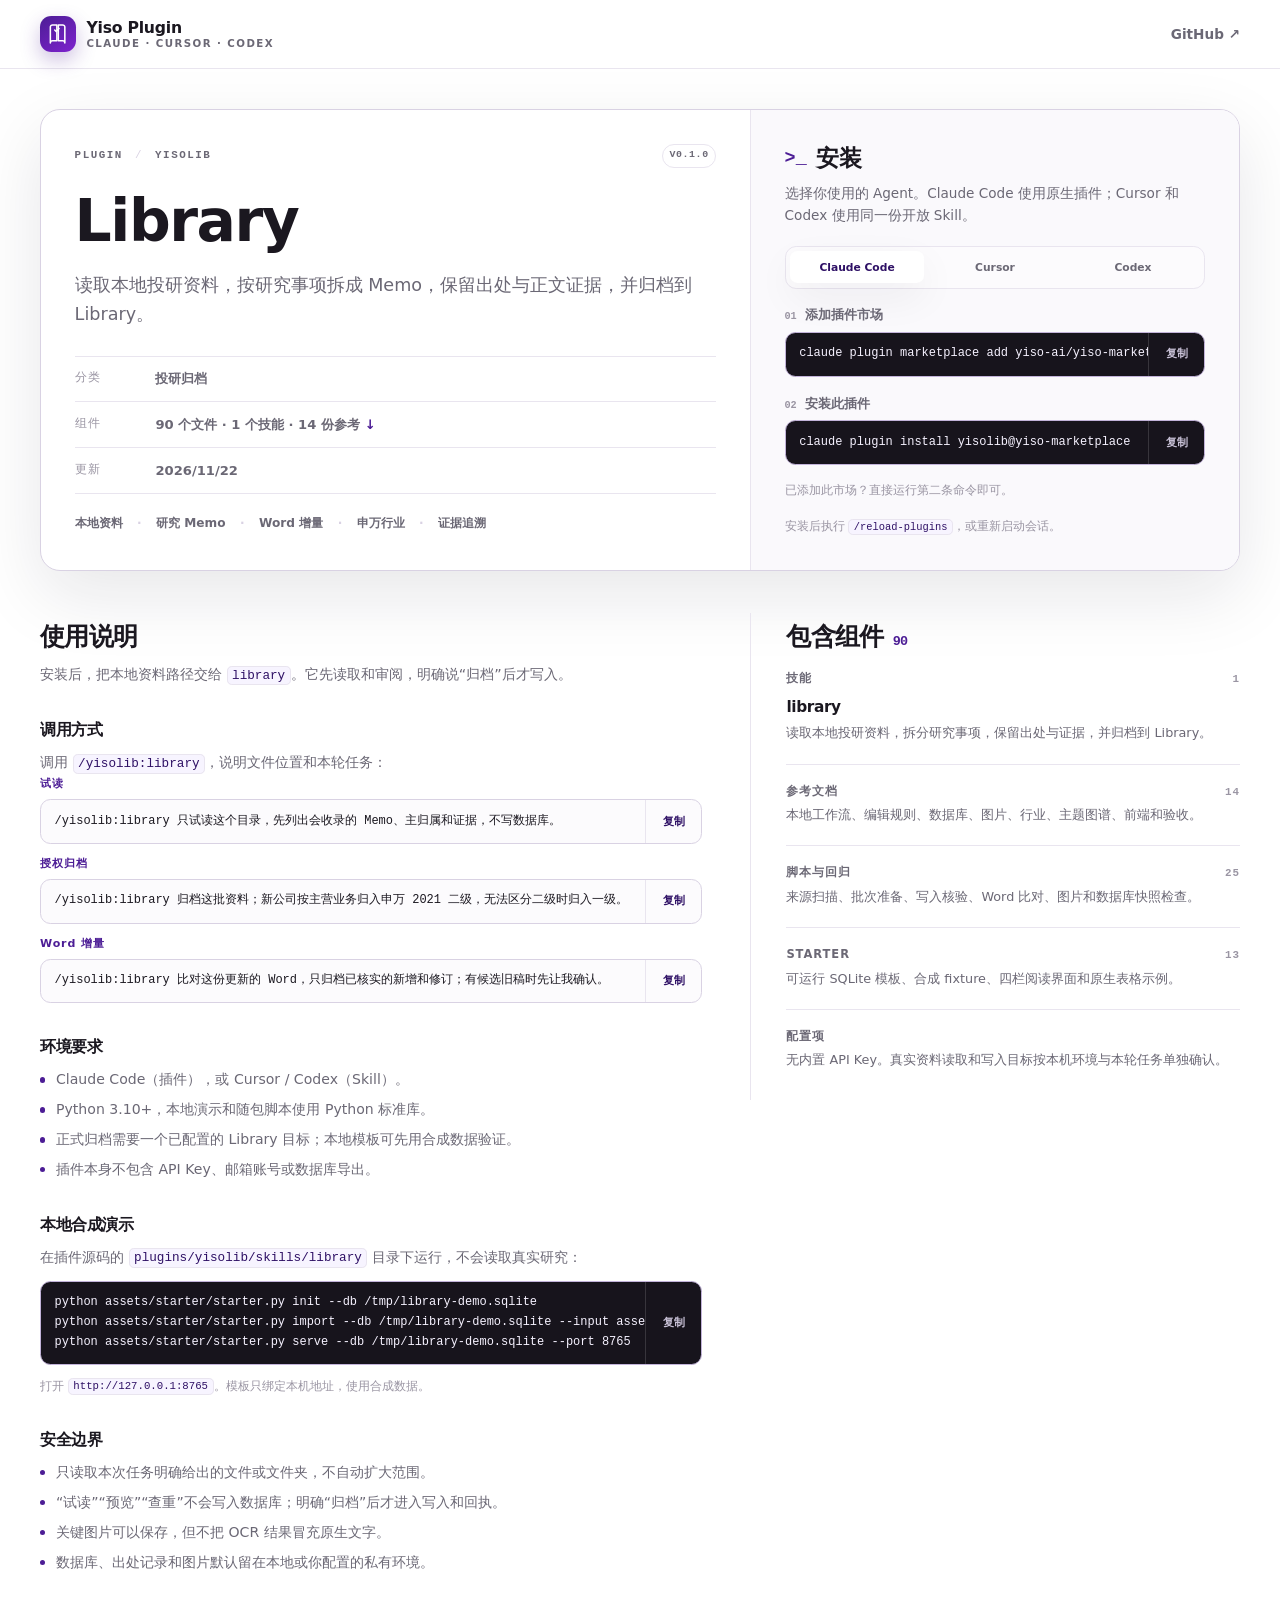
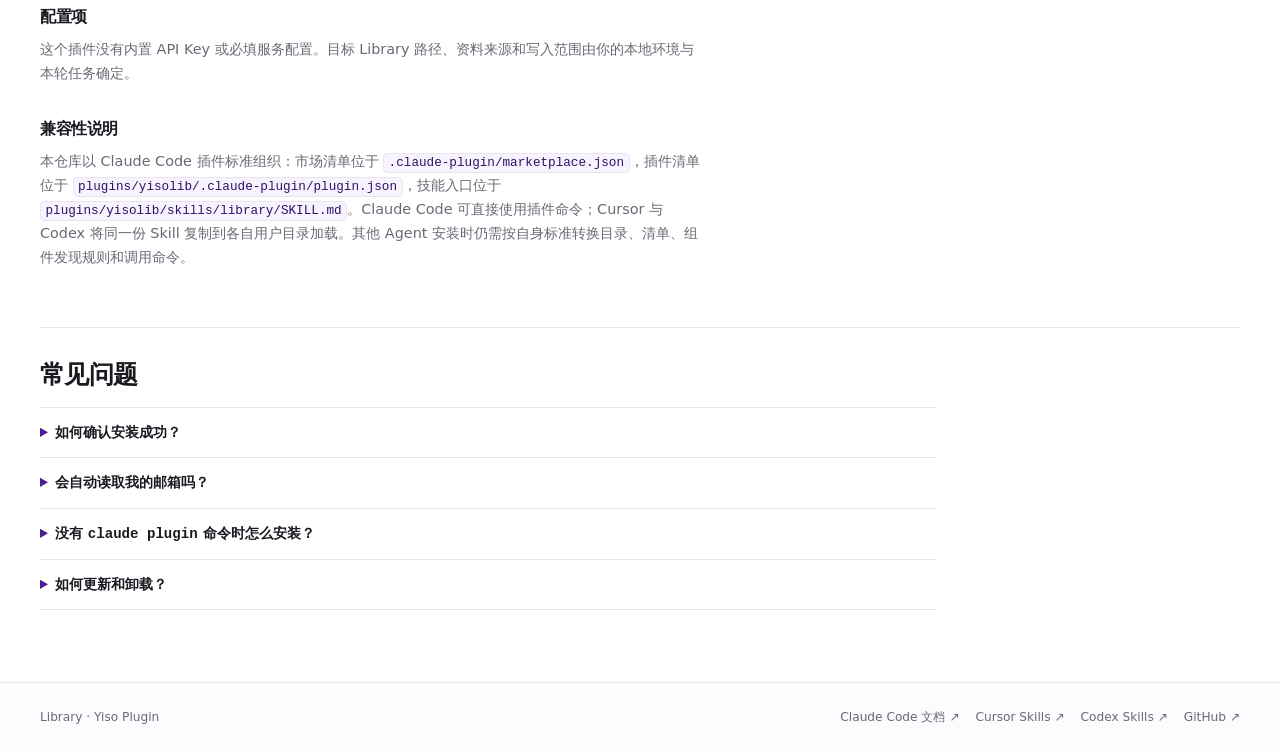
==== commit 8c52b02e: "style: align FAQ and wide-screen layout" ====
--- a/site/index.html
+++ b/site/index.html
@@ -13,7 +13,7 @@
     />
     <title>Library · Claude Code / Cursor / Codex 安装</title>
     <link rel="canonical" href="https://yiso.asia/" />
-    <link rel="stylesheet" href="./style.css?v=20261122-agents-2" />
+    <link rel="stylesheet" href="./style.css?v=20261122-agents-3" />
   </head>
   <body>
     <a class="skip-link" href="#main">跳到主要内容</a>
@@ -230,41 +230,6 @@
 
             <h3>兼容性说明</h3>
             <p>本仓库以 Claude Code 插件标准组织：市场清单位于 <code>.claude-plugin/marketplace.json</code>，插件清单位于 <code>plugins/yisolib/.claude-plugin/plugin.json</code>，技能入口位于 <code>plugins/yisolib/skills/library/SKILL.md</code>。Claude Code 可直接使用插件命令；Cursor 与 Codex 将同一份 Skill 复制到各自用户目录加载。其他 Agent 安装时仍需按自身标准转换目录、清单、组件发现规则和调用命令。</p>
-
-            <h3>常见问题</h3>
-            <div class="faq-list">
-              <details>
-                <summary>如何确认安装成功？</summary>
-                <p>Claude Code 输入 <code>/yisolib:library</code>；Cursor 输入 <code>/library</code>；Codex 输入 <code>$library</code>。能进入读取和审阅流程即表示加载成功。</p>
-              </details>
-              <details>
-                <summary>会自动读取我的邮箱吗？</summary>
-                <p>不会。Library 只处理你给出的本地路径。邮箱或云端来源需要由你的原生连接器单独读取，再作为明确输入交给 Library。</p>
-              </details>
-              <details>
-                <summary>没有 <code>claude plugin</code> 命令时怎么安装？</summary>
-                <p>可以下载仓库，只复制其中的 <code>plugins/yisolib/skills/library</code>。此方式下直接调用 <code>/library</code>。</p>
-                <div class="command command-light">
-                  <code data-command="install-tarball">tmp="$(mktemp -d)"
-curl -fsSL https://github.com/yiso-ai/yiso-marketplace/archive/refs/heads/main.tar.gz | tar -xz -C "$tmp" --strip-components=1
-mkdir -p ~/.claude/skills
-cp -R "$tmp/plugins/yisolib/skills/library" ~/.claude/skills/</code>
-                  <button type="button" class="copy-button" data-copy>复制</button>
-                </div>
-              </details>
-              <details>
-                <summary>如何更新和卸载？</summary>
-                <div class="command command-light">
-                  <code data-command="update">claude plugin marketplace update
-claude plugin update yisolib</code>
-                  <button type="button" class="copy-button" data-copy>复制</button>
-                </div>
-                <div class="command command-light">
-                  <code data-command="uninstall">claude plugin uninstall yisolib</code>
-                  <button type="button" class="copy-button" data-copy>复制</button>
-                </div>
-              </details>
-            </div>
           </section>
         </div>
 
@@ -299,6 +264,43 @@
             <p>无内置 API Key。真实资料读取和写入目标按本机环境与本轮任务单独确认。</p>
           </section>
         </aside>
+
+        <section class="doc-section faq-section" id="faq" aria-labelledby="faq-heading">
+          <h2 id="faq-heading">常见问题</h2>
+          <div class="faq-list">
+            <details>
+              <summary>如何确认安装成功？</summary>
+              <p>Claude Code 输入 <code>/yisolib:library</code>；Cursor 输入 <code>/library</code>；Codex 输入 <code>$library</code>。能进入读取和审阅流程即表示加载成功。</p>
+            </details>
+            <details>
+              <summary>会自动读取我的邮箱吗？</summary>
+              <p>不会。Library 只处理你给出的本地路径。邮箱或云端来源需要由你的原生连接器单独读取，再作为明确输入交给 Library。</p>
+            </details>
+            <details>
+              <summary>没有 <code>claude plugin</code> 命令时怎么安装？</summary>
+              <p>可以下载仓库，只复制其中的 <code>plugins/yisolib/skills/library</code>。此方式下直接调用 <code>/library</code>。</p>
+              <div class="command command-light">
+                <code data-command="install-tarball">tmp="$(mktemp -d)"
+curl -fsSL https://github.com/yiso-ai/yiso-marketplace/archive/refs/heads/main.tar.gz | tar -xz -C "$tmp" --strip-components=1
+mkdir -p ~/.claude/skills
+cp -R "$tmp/plugins/yisolib/skills/library" ~/.claude/skills/</code>
+                <button type="button" class="copy-button" data-copy>复制</button>
+              </div>
+            </details>
+            <details>
+              <summary>如何更新和卸载？</summary>
+              <div class="command command-light">
+                <code data-command="update">claude plugin marketplace update
+claude plugin update yisolib</code>
+                <button type="button" class="copy-button" data-copy>复制</button>
+              </div>
+              <div class="command command-light">
+                <code data-command="uninstall">claude plugin uninstall yisolib</code>
+                <button type="button" class="copy-button" data-copy>复制</button>
+              </div>
+            </details>
+          </div>
+        </section>
       </div>
     </main>
 
--- a/site/style.css
+++ b/site/style.css
@@ -21,7 +21,7 @@
   --radius-lg: 20px;
   --radius-md: 14px;
   --radius-sm: 10px;
-  --container: 1120px;
+  --container: 1200px;
   --mono: ui-monospace, SFMono-Regular, Menlo, Monaco, Consolas, "Liberation Mono", monospace;
 }
 
@@ -602,6 +602,18 @@
   border-top: 1px solid var(--line);
 }
 
+.faq-section {
+  grid-column: 1 / -1;
+  margin-top: 3rem;
+  padding-top: 2rem;
+  border-top: 1px solid var(--line);
+}
+
+.faq-section .faq-list {
+  max-width: 56rem;
+  margin-top: 1rem;
+}
+
 .faq-list details {
   border-bottom: 1px solid var(--line);
 }
@@ -773,6 +785,11 @@
     border-top: 1px solid var(--line);
     border-left: 0;
   }
+
+  .faq-section {
+    margin-top: 2rem;
+    padding-top: 1.5rem;
+  }
 }
 
 @media (max-width: 620px) {
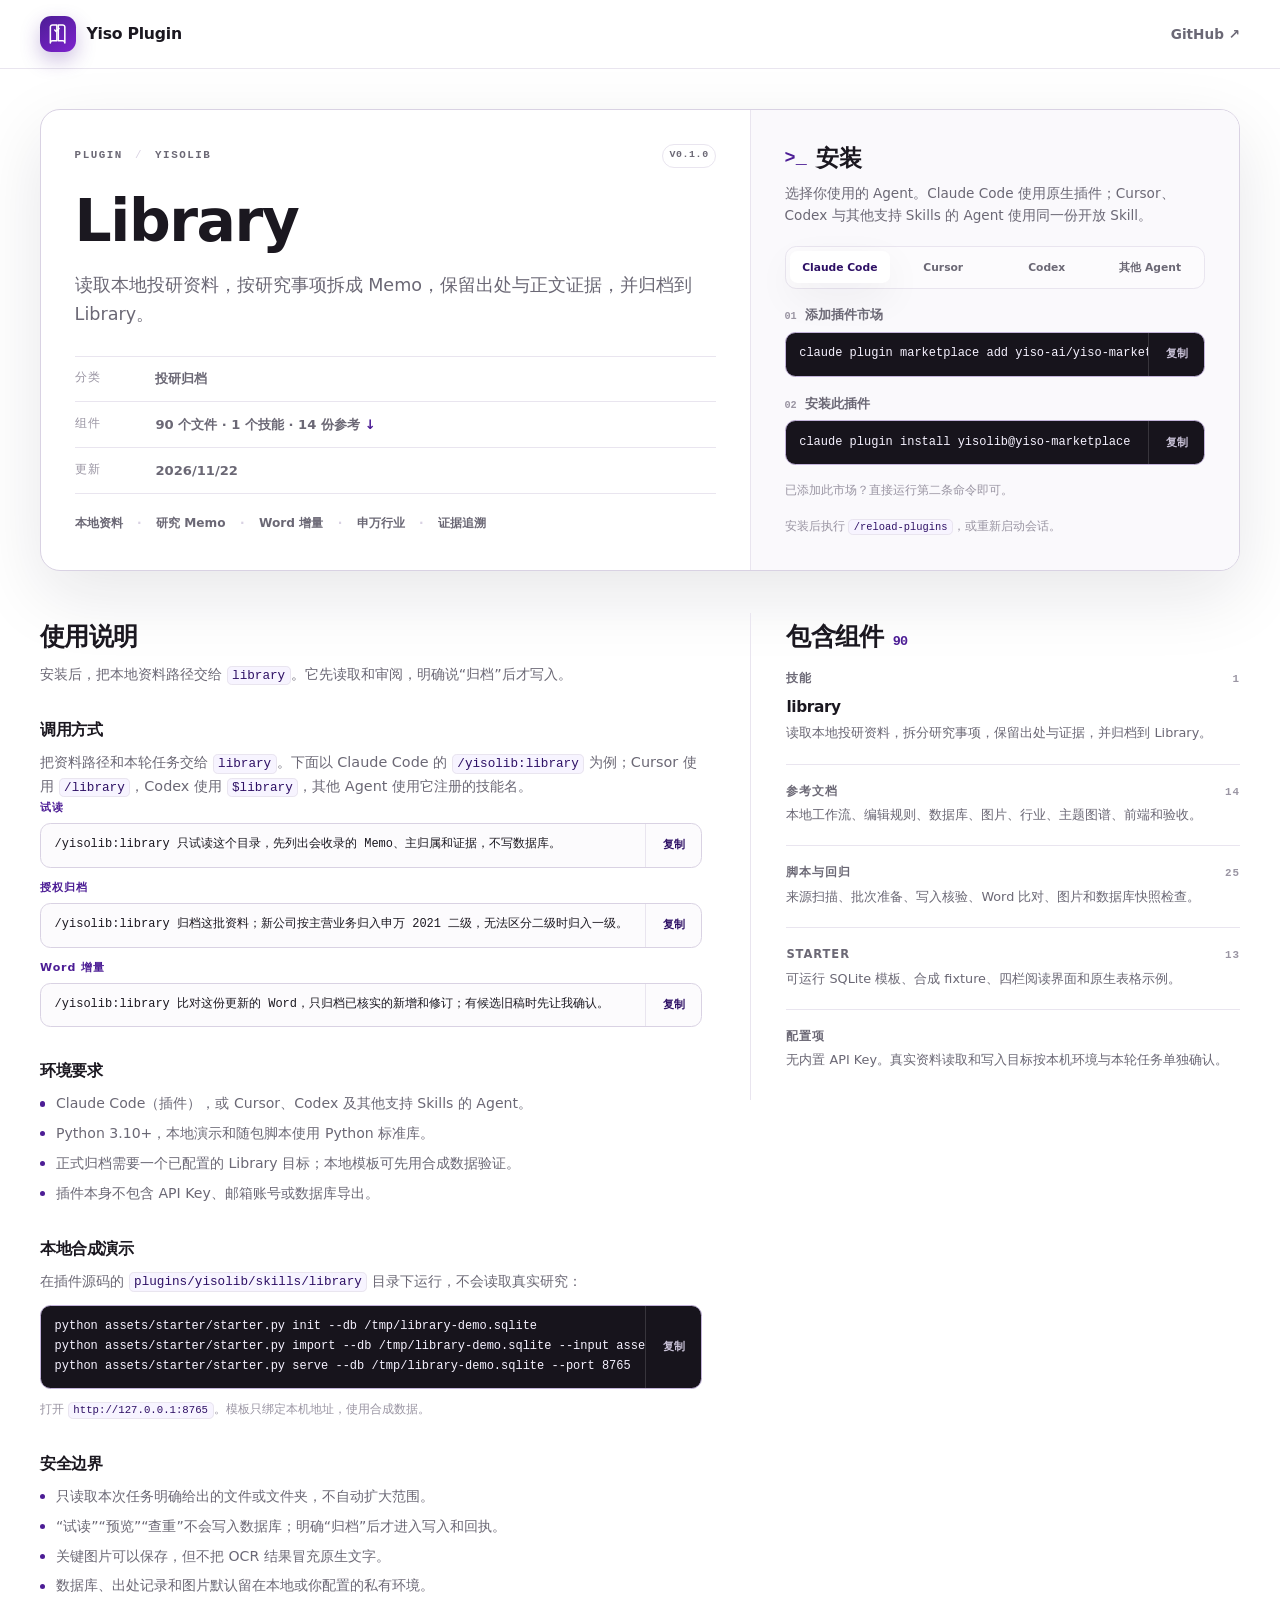
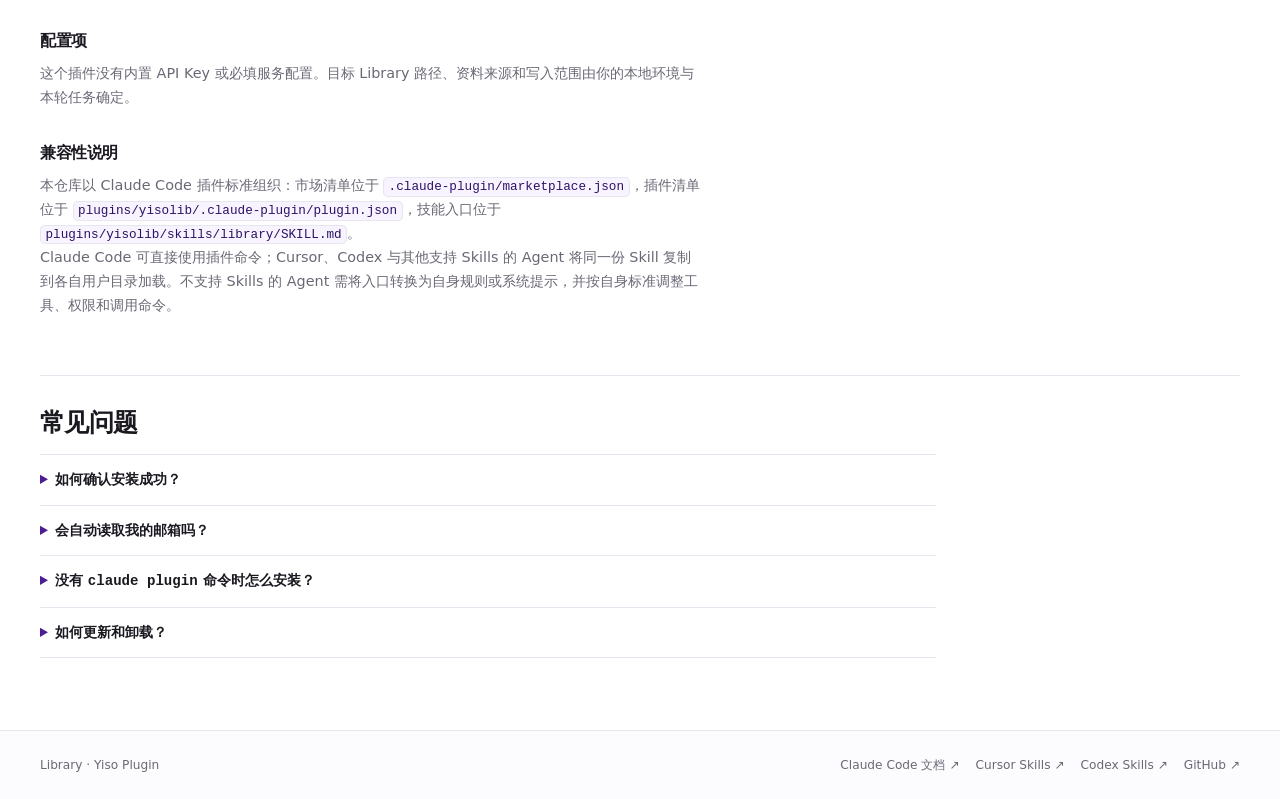
==== commit b8a03fa7: "docs: support other agent installation" ====
--- a/site/index.html
+++ b/site/index.html
@@ -5,15 +5,15 @@
     <meta name="viewport" content="width=device-width, initial-scale=1.0" />
     <meta
       name="description"
-      content="Library 可按 Claude Code 插件安装，也可作为 Cursor 或 Codex Skill 安装：读取本地投研资料，拆分研究事项，保留出处与证据，并归档到 Library。"
+      content="Library 可按 Claude Code 插件安装，也可作为 Cursor、Codex 或其他兼容 Skills 的 Agent 技能安装：读取本地投研资料，拆分研究事项，保留出处与证据，并归档到 Library。"
     />
     <meta
       name="plugin-standard"
       content="Claude Code plugin standard; non-Claude agents must adapt directory layout, manifests, and invocation"
     />
-    <title>Library · Claude Code / Cursor / Codex 安装</title>
+    <title>Library · 多 Agent 安装</title>
     <link rel="canonical" href="https://yiso.asia/" />
-    <link rel="stylesheet" href="./style.css?v=20261122-agents-3" />
+    <link rel="stylesheet" href="./style.css?v=20261122-agents-4" />
   </head>
   <body>
     <a class="skip-link" href="#main">跳到主要内容</a>
@@ -30,7 +30,6 @@
           </span>
           <span class="brand-text">
             <strong>Yiso Plugin</strong>
-            <small>Claude · Cursor · Codex</small>
           </span>
         </a>
         <nav aria-label="站点导航">
@@ -79,12 +78,13 @@
             <span class="terminal-icon" aria-hidden="true">&gt;_</span>
             <h2 id="install-heading">安装</h2>
           </div>
-          <p class="install-note">选择你使用的 Agent。Claude Code 使用原生插件；Cursor 和 Codex 使用同一份开放 Skill。</p>
+          <p class="install-note">选择你使用的 Agent。Claude Code 使用原生插件；Cursor、Codex 与其他支持 Skills 的 Agent 使用同一份开放 Skill。</p>
 
           <div class="agent-tabs" role="tablist" aria-label="选择安装目标">
             <button type="button" class="agent-tab is-active" id="tab-claude" role="tab" aria-selected="true" aria-controls="panel-claude" data-agent-tab="claude">Claude Code</button>
             <button type="button" class="agent-tab" id="tab-cursor" role="tab" aria-selected="false" aria-controls="panel-cursor" data-agent-tab="cursor" tabindex="-1">Cursor</button>
             <button type="button" class="agent-tab" id="tab-codex" role="tab" aria-selected="false" aria-controls="panel-codex" data-agent-tab="codex" tabindex="-1">Codex</button>
+            <button type="button" class="agent-tab" id="tab-other" role="tab" aria-selected="false" aria-controls="panel-other" data-agent-tab="other" tabindex="-1">其他 Agent</button>
           </div>
 
           <div class="agent-panel is-active" id="panel-claude" role="tabpanel" aria-labelledby="tab-claude" data-agent-panel="claude">
@@ -161,6 +161,36 @@
               </div>
             </details>
           </div>
+
+          <div class="agent-panel" id="panel-other" role="tabpanel" aria-labelledby="tab-other" data-agent-panel="other" hidden>
+            <p class="agent-note">其他 Agent 若支持 <code>SKILL.md</code>，可直接加载同一份 Skill；若只支持规则或系统提示，则需按该 Agent 的标准转换入口。</p>
+            <ol class="install-steps">
+              <li>
+                <h3><span>01</span>复制 Skill 目录</h3>
+                <div class="command">
+                  <code data-command="install-other">SKILLS_DIR="/absolute/path/to/your-agent/skills"
+tmp="$(mktemp -d)"
+curl -fsSL https://github.com/yiso-ai/yiso-marketplace/archive/refs/heads/main.tar.gz | tar -xz -C "$tmp" --strip-components=1
+mkdir -p "$SKILLS_DIR"
+cp -R "$tmp/plugins/yisolib/skills/library" "$SKILLS_DIR/"</code>
+                  <button type="button" class="copy-button" data-copy aria-label="复制通用 Agent 安装命令">复制</button>
+                </div>
+                <p class="install-hint">先把第一行改成你的 Agent 文档给出的用户技能目录。</p>
+              </li>
+              <li>
+                <h3><span>02</span>按该 Agent 的方式调用</h3>
+                <div class="command">
+                  <code data-command="prompt-other">使用 library 技能：试读我指定的资料目录，先给我看拟归档清单，不要写库。</code>
+                  <button type="button" class="copy-button" data-copy aria-label="复制通用 Agent 调用提示">复制</button>
+                </div>
+                <p class="install-hint">支持斜杠命令的 Agent 可用 <code>/library</code>，实际名称以该 Agent 注册结果为准。</p>
+              </li>
+            </ol>
+            <details class="manual-fallback">
+              <summary>Agent 不支持 Skills 怎么办？</summary>
+              <p>把 <code>SKILL.md</code> 作为该 Agent 的系统提示或项目规则导入，并让 <code>references/</code>、<code>scripts/</code>、<code>assets/</code> 保持在同一技能目录。工具名、权限和调用方式需按该 Agent 标准调整，不能假定完全兼容。</p>
+            </details>
+          </div>
         </aside>
       </section>
 
@@ -173,7 +203,7 @@
             </p>
 
             <h3>调用方式</h3>
-            <p>调用 <code>/yisolib:library</code>，说明文件位置和本轮任务：</p>
+            <p>把资料路径和本轮任务交给 <code>library</code>。下面以 Claude Code 的 <code>/yisolib:library</code> 为例；Cursor 使用 <code>/library</code>，Codex 使用 <code>$library</code>，其他 Agent 使用它注册的技能名。</p>
 
             <div class="example-block">
               <span>试读</span>
@@ -201,7 +231,7 @@
 
             <h3>环境要求</h3>
             <ul class="plain-list">
-              <li>Claude Code（插件），或 Cursor / Codex（Skill）。</li>
+              <li>Claude Code（插件），或 Cursor、Codex 及其他支持 Skills 的 Agent。</li>
               <li>Python 3.10+，本地演示和随包脚本使用 Python 标准库。</li>
               <li>正式归档需要一个已配置的 Library 目标；本地模板可先用合成数据验证。</li>
               <li>插件本身不包含 API Key、邮箱账号或数据库导出。</li>
@@ -229,7 +259,7 @@
             <p>这个插件没有内置 API Key 或必填服务配置。目标 Library 路径、资料来源和写入范围由你的本地环境与本轮任务确定。</p>
 
             <h3>兼容性说明</h3>
-            <p>本仓库以 Claude Code 插件标准组织：市场清单位于 <code>.claude-plugin/marketplace.json</code>，插件清单位于 <code>plugins/yisolib/.claude-plugin/plugin.json</code>，技能入口位于 <code>plugins/yisolib/skills/library/SKILL.md</code>。Claude Code 可直接使用插件命令；Cursor 与 Codex 将同一份 Skill 复制到各自用户目录加载。其他 Agent 安装时仍需按自身标准转换目录、清单、组件发现规则和调用命令。</p>
+            <p>本仓库以 Claude Code 插件标准组织：市场清单位于 <code>.claude-plugin/marketplace.json</code>，插件清单位于 <code>plugins/yisolib/.claude-plugin/plugin.json</code>，技能入口位于 <code>plugins/yisolib/skills/library/SKILL.md</code>。<br />Claude Code 可直接使用插件命令；Cursor、Codex 与其他支持 Skills 的 Agent 将同一份 Skill 复制到各自用户目录加载。不支持 Skills 的 Agent 需将入口转换为自身规则或系统提示，并按自身标准调整工具、权限和调用命令。</p>
           </section>
         </div>
 
@@ -270,7 +300,7 @@
           <div class="faq-list">
             <details>
               <summary>如何确认安装成功？</summary>
-              <p>Claude Code 输入 <code>/yisolib:library</code>；Cursor 输入 <code>/library</code>；Codex 输入 <code>$library</code>。能进入读取和审阅流程即表示加载成功。</p>
+                <p>Claude Code 输入 <code>/yisolib:library</code>；Cursor 输入 <code>/library</code>；Codex 输入 <code>$library</code>；其他 Agent 使用它注册的技能名。能进入读取和审阅流程即表示加载成功。</p>
             </details>
             <details>
               <summary>会自动读取我的邮箱吗？</summary>
@@ -317,6 +347,6 @@
     </footer>
 
     <div id="toast" class="toast" role="status" aria-live="polite" aria-atomic="true"></div>
-    <script src="./app.js?v=20261122-agents" defer></script>
+    <script src="./app.js?v=20261122-agents-4" defer></script>
   </body>
 </html>
--- a/site/style.css
+++ b/site/style.css
@@ -147,15 +147,6 @@
   letter-spacing: -0.015em;
 }
 
-.brand-text small {
-  margin-top: 0.12rem;
-  color: var(--muted);
-  font-size: 0.64rem;
-  font-weight: 700;
-  letter-spacing: 0.14em;
-  text-transform: uppercase;
-}
-
 .header-link {
   color: var(--muted);
   font-size: 0.85rem;
@@ -328,7 +319,7 @@
 
 .agent-tabs {
   display: grid;
-  grid-template-columns: repeat(3, minmax(0, 1fr));
+  grid-template-columns: repeat(4, minmax(0, 1fr));
   gap: 0.25rem;
   margin-top: 1.2rem;
   padding: 0.28rem;
@@ -395,6 +386,12 @@
   font-size: 0.73rem;
   font-weight: 650;
   cursor: pointer;
+}
+
+.manual-fallback p {
+  margin: 0.65rem 0 0;
+  color: var(--muted);
+  font-size: 0.76rem;
 }
 
 .manual-fallback .command {
@@ -820,6 +817,10 @@
     overflow-wrap: anywhere;
   }
 
+  .agent-tabs {
+    grid-template-columns: repeat(2, minmax(0, 1fr));
+  }
+
   .plugin-reading {
     padding-top: 0;
   }
